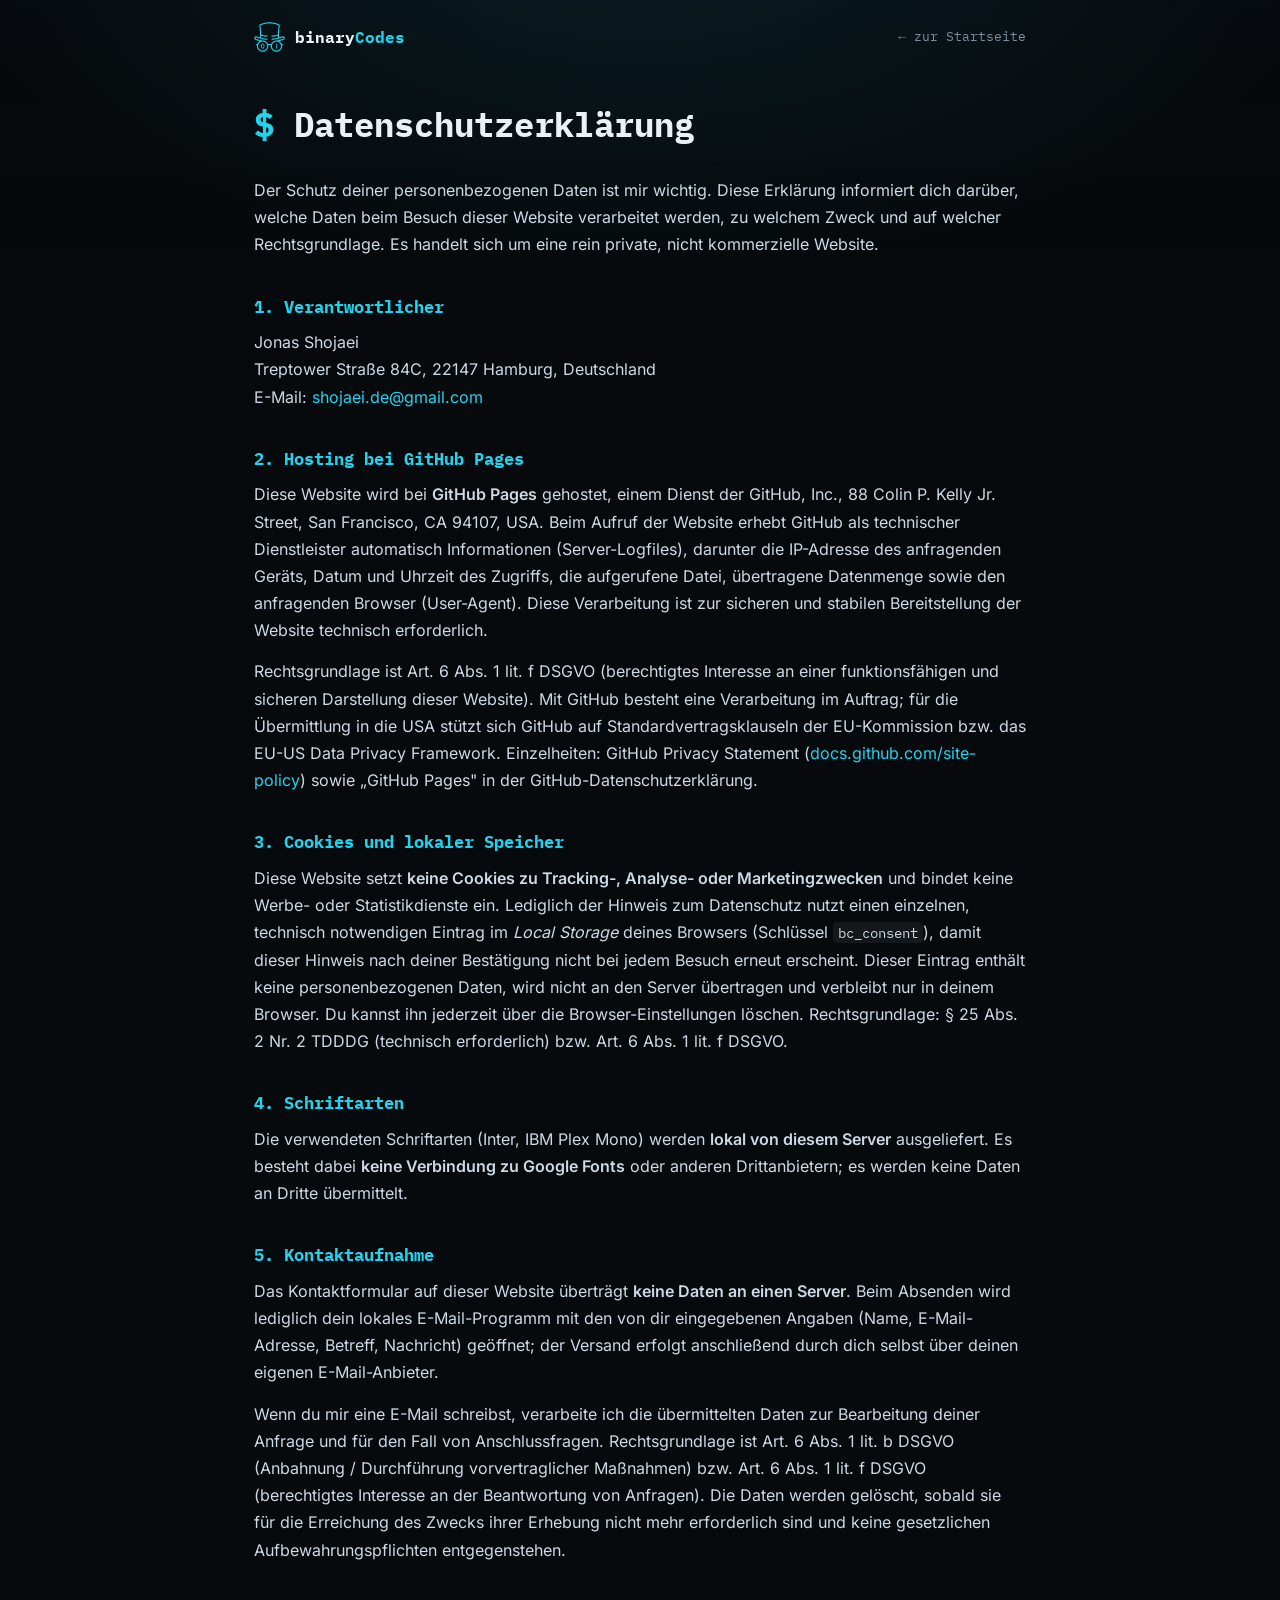
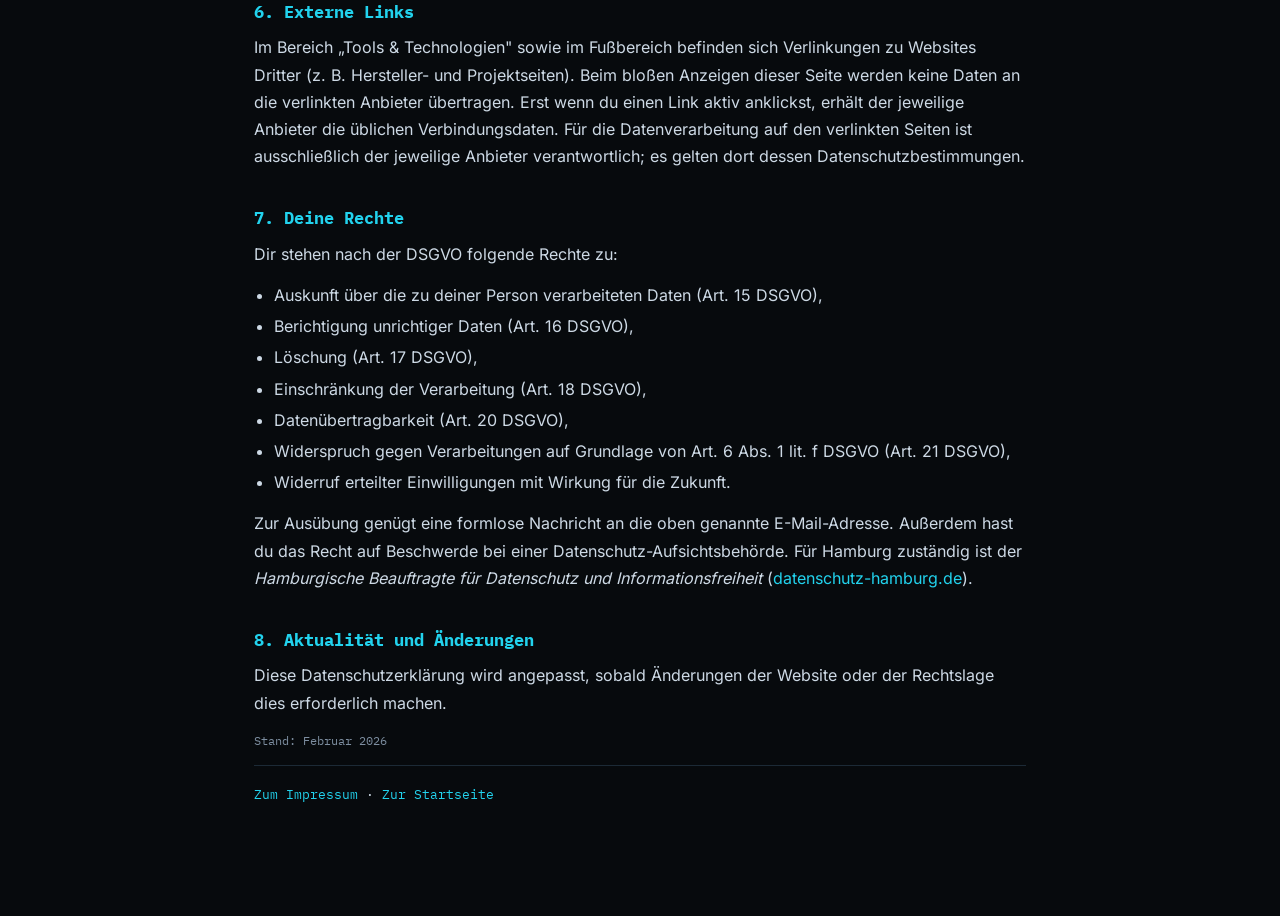
==== datenschutz.html @ eed700b6 "Umbenennung binaryCodes, EN/DE-Umschalter, Seiten-Zoom-Regler Marke: "binaryCode" -> "binaryCodes" (" ====
<!doctype html>
<html lang="de">
<head>
  <meta charset="utf-8" />
  <meta name="viewport" content="width=device-width, initial-scale=1" />
  <meta name="robots" content="index,follow" />
  <meta name="color-scheme" content="dark" />
  <title>Datenschutzerklärung · binaryCodes</title>
  <link rel="stylesheet" href="assets/fonts/fonts.css" />
  <link rel="stylesheet" href="assets/css/styles.css" />
  <link rel="icon" type="image/svg+xml" href="favicon.svg" />
  <link rel="apple-touch-icon" href="favicon.svg" />
</head>
<body>
  <canvas id="matrix" aria-hidden="true"></canvas>
  <div class="bg-overlay" aria-hidden="true"></div>

  <header class="legalhead">
    <a class="legalhead__brand" href="index.html">
      <img src="logo.svg" width="139" height="139" alt="" aria-hidden="true" />
      <span>binary<span class="accent">Codes</span></span>
    </a>
    <a class="legalhead__back" href="index.html">&larr; zur Startseite</a>
  </header>

  <main class="legal">
    <h1>Datenschutzerklärung</h1>

    <p>
      Der Schutz deiner personenbezogenen Daten ist mir wichtig. Diese Erklärung informiert dich darüber,
      welche Daten beim Besuch dieser Website verarbeitet werden, zu welchem Zweck und auf welcher
      Rechtsgrundlage. Es handelt sich um eine rein private, nicht kommerzielle Website.
    </p>

    <h2>1. Verantwortlicher</h2>
    <!-- ===== BEARBEITEN: Name und Anschrift ===== -->
    <p>
      Jonas Shojaei<br />
      Treptower Straße 84C, 22147 Hamburg, Deutschland<br />
      E-Mail: <a href="mailto:shojaei.de@gmail.com">shojaei.de@gmail.com</a>
    </p>

    <h2>2. Hosting bei GitHub Pages</h2>
    <p>
      Diese Website wird bei <strong>GitHub Pages</strong> gehostet, einem Dienst der GitHub, Inc.,
      88 Colin P. Kelly Jr. Street, San Francisco, CA 94107, USA. Beim Aufruf der Website erhebt GitHub
      als technischer Dienstleister automatisch Informationen (Server-Logfiles), darunter die
      IP-Adresse des anfragenden Geräts, Datum und Uhrzeit des Zugriffs, die aufgerufene Datei,
      übertragene Datenmenge sowie den anfragenden Browser (User-Agent). Diese Verarbeitung ist zur
      sicheren und stabilen Bereitstellung der Website technisch erforderlich.
    </p>
    <p>
      Rechtsgrundlage ist Art. 6 Abs. 1 lit. f DSGVO (berechtigtes Interesse an einer funktionsfähigen und
      sicheren Darstellung dieser Website). Mit GitHub besteht eine Verarbeitung im Auftrag; für die
      Übermittlung in die USA stützt sich GitHub auf Standardvertragsklauseln der EU-Kommission bzw. das
      EU-US Data Privacy Framework. Einzelheiten: GitHub Privacy Statement
      (<a href="https://docs.github.com/site-policy/privacy-policies/github-general-privacy-statement" target="_blank" rel="noopener">docs.github.com/site-policy</a>)
      sowie „GitHub Pages" in der GitHub-Datenschutzerklärung.
    </p>

    <h2>3. Cookies und lokaler Speicher</h2>
    <p>
      Diese Website setzt <strong>keine Cookies zu Tracking-, Analyse- oder Marketingzwecken</strong> und
      bindet keine Werbe- oder Statistikdienste ein. Lediglich der Hinweis zum Datenschutz nutzt einen
      einzelnen, technisch notwendigen Eintrag im <em>Local Storage</em> deines Browsers
      (Schlüssel <code>bc_consent</code>), damit dieser Hinweis nach deiner Bestätigung nicht bei jedem
      Besuch erneut erscheint. Dieser Eintrag enthält keine personenbezogenen Daten, wird nicht an den
      Server übertragen und verbleibt nur in deinem Browser. Du kannst ihn jederzeit über die
      Browser-Einstellungen löschen. Rechtsgrundlage: § 25 Abs. 2 Nr. 2 TDDDG (technisch erforderlich)
      bzw. Art. 6 Abs. 1 lit. f DSGVO.
    </p>

    <h2>4. Schriftarten</h2>
    <p>
      Die verwendeten Schriftarten (Inter, IBM Plex Mono) werden <strong>lokal von diesem Server</strong>
      ausgeliefert. Es besteht dabei <strong>keine Verbindung zu Google Fonts</strong> oder anderen
      Drittanbietern; es werden keine Daten an Dritte übermittelt.
    </p>

    <h2>5. Kontaktaufnahme</h2>
    <p>
      Das Kontaktformular auf dieser Website überträgt <strong>keine Daten an einen Server</strong>. Beim
      Absenden wird lediglich dein lokales E-Mail-Programm mit den von dir eingegebenen Angaben
      (Name, E-Mail-Adresse, Betreff, Nachricht) geöffnet; der Versand erfolgt anschließend durch dich
      selbst über deinen eigenen E-Mail-Anbieter.
    </p>
    <p>
      Wenn du mir eine E-Mail schreibst, verarbeite ich die übermittelten Daten zur Bearbeitung deiner
      Anfrage und für den Fall von Anschlussfragen. Rechtsgrundlage ist Art. 6 Abs. 1 lit. b DSGVO
      (Anbahnung / Durchführung vorvertraglicher Maßnahmen) bzw. Art. 6 Abs. 1 lit. f DSGVO (berechtigtes
      Interesse an der Beantwortung von Anfragen). Die Daten werden gelöscht, sobald sie für die Erreichung
      des Zwecks ihrer Erhebung nicht mehr erforderlich sind und keine gesetzlichen Aufbewahrungspflichten
      entgegenstehen.
    </p>

    <h2>6. Externe Links</h2>
    <p>
      Im Bereich „Tools &amp; Technologien" sowie im Fußbereich befinden sich Verlinkungen zu Websites
      Dritter (z.&nbsp;B. Hersteller- und Projektseiten). Beim bloßen Anzeigen dieser Seite werden keine
      Daten an die verlinkten Anbieter übertragen. Erst wenn du einen Link aktiv anklickst, erhält der
      jeweilige Anbieter die üblichen Verbindungsdaten. Für die Datenverarbeitung auf den verlinkten
      Seiten ist ausschließlich der jeweilige Anbieter verantwortlich; es gelten dort dessen
      Datenschutzbestimmungen.
    </p>

    <h2>7. Deine Rechte</h2>
    <p>Dir stehen nach der DSGVO folgende Rechte zu:</p>
    <ul>
      <li>Auskunft über die zu deiner Person verarbeiteten Daten (Art. 15 DSGVO),</li>
      <li>Berichtigung unrichtiger Daten (Art. 16 DSGVO),</li>
      <li>Löschung (Art. 17 DSGVO),</li>
      <li>Einschränkung der Verarbeitung (Art. 18 DSGVO),</li>
      <li>Datenübertragbarkeit (Art. 20 DSGVO),</li>
      <li>Widerspruch gegen Verarbeitungen auf Grundlage von Art. 6 Abs. 1 lit. f DSGVO (Art. 21 DSGVO),</li>
      <li>Widerruf erteilter Einwilligungen mit Wirkung für die Zukunft.</li>
    </ul>
    <p>
      Zur Ausübung genügt eine formlose Nachricht an die oben genannte E-Mail-Adresse. Außerdem hast du
      das Recht auf Beschwerde bei einer Datenschutz-Aufsichtsbehörde. Für Hamburg zuständig ist der
      <em>Hamburgische Beauftragte für Datenschutz und Informationsfreiheit</em>
      (<a href="https://datenschutz-hamburg.de" target="_blank" rel="noopener">datenschutz-hamburg.de</a>).
    </p>

    <h2>8. Aktualität und Änderungen</h2>
    <p>
      Diese Datenschutzerklärung wird angepasst, sobald Änderungen der Website oder der Rechtslage dies
      erforderlich machen.
    </p>

    <p class="legal__meta">Stand: Februar 2026</p>

    <p class="legal__nav"><a href="impressum.html">Zum Impressum</a> &middot; <a href="index.html">Zur Startseite</a></p>
  </main>

  <script src="assets/js/main.js" defer></script>
</body>
</html>
---- assets/fonts/fonts.css ----
/* Selbst gehostete Schriften – keine Verbindung zu Google, kein IP-Transfer */
@font-face {
  font-family: 'Inter';
  font-style: normal;
  font-weight: 400 600;
  font-display: swap;
  src: url('inter-latin.woff2') format('woff2');
  unicode-range: U+0000-00FF, U+0131, U+0152-0153, U+02BB-02BC, U+02C6, U+02DA, U+02DC, U+0304, U+0308, U+0329, U+2000-206F, U+20AC, U+2122, U+2191, U+2193, U+2212, U+2215, U+FEFF, U+FFFD;
}

/* Monospace: IBM Plex Mono – klare Null ohne Punkt/Schrägstrich */
@font-face {
  font-family: 'IBM Plex Mono';
  font-style: normal;
  font-weight: 400;
  font-display: swap;
  src: url('ibmplexmono-latin-400.woff2') format('woff2');
  unicode-range: U+0000-00FF, U+0131, U+0152-0153, U+02BB-02BC, U+02C6, U+02DA, U+02DC, U+0304, U+0308, U+0329, U+2000-206F, U+20AC, U+2122, U+2191, U+2193, U+2212, U+2215, U+FEFF, U+FFFD;
}
@font-face {
  font-family: 'IBM Plex Mono';
  font-style: normal;
  font-weight: 500;
  font-display: swap;
  src: url('ibmplexmono-latin-500.woff2') format('woff2');
  unicode-range: U+0000-00FF, U+0131, U+0152-0153, U+02BB-02BC, U+02C6, U+02DA, U+02DC, U+0304, U+0308, U+0329, U+2000-206F, U+20AC, U+2122, U+2191, U+2193, U+2212, U+2215, U+FEFF, U+FFFD;
}
@font-face {
  font-family: 'IBM Plex Mono';
  font-style: normal;
  font-weight: 700;
  font-display: swap;
  src: url('ibmplexmono-latin-700.woff2') format('woff2');
  unicode-range: U+0000-00FF, U+0131, U+0152-0153, U+02BB-02BC, U+02C6, U+02DA, U+02DC, U+0304, U+0308, U+0329, U+2000-206F, U+20AC, U+2122, U+2191, U+2193, U+2212, U+2215, U+FEFF, U+FFFD;
}
---- assets/css/styles.css ----
/* =============================================================
   IT-Dark-Theme  ·  Akzent: Cyan / Neon-Blau
   Farben zentral als CSS-Variablen -> hier anpassen
   ============================================================= */
:root {
  --bg:        #070a0d;
  --bg-2:      #0b1016;
  --panel:     #0e151d;
  --panel-2:   #111b24;
  --border:    #1c2a36;
  --text:      #cdd9e5;
  --muted:     #7d8ea0;
  --accent:    #22d3ee;
  --accent-2:  #38bdf8;
  --ok:        #3ddc97;
  --font-mono: "IBM Plex Mono", ui-monospace, "Cascadia Code", Consolas, monospace;
  --font-sans: "Inter", system-ui, -apple-system, "Segoe UI", Roboto, sans-serif;
  --maxw: 960px;
}

* { box-sizing: border-box; }

html { scroll-behavior: smooth; }

body {
  margin: 0;
  background: var(--bg);
  color: var(--text);
  font-family: var(--font-sans);
  line-height: 1.65;
  overflow-x: hidden;
}

a { color: var(--accent); text-decoration: none; }
a:hover { text-decoration: underline; }

.accent { color: var(--accent); }
.ok { color: var(--ok); }

/* ---------- Hintergrund: Binär-Regen + Overlay ---------- */
#matrix {
  position: fixed;
  inset: 0;
  width: 100%;
  height: 100%;
  z-index: 0;
  opacity: 0.28;
  pointer-events: none;
}
.bg-overlay {
  position: fixed;
  inset: 0;
  z-index: 1;
  pointer-events: none;
  background:
    radial-gradient(1200px 600px at 50% -10%, rgba(34, 211, 238, 0.10), transparent 60%),
    linear-gradient(180deg, rgba(7, 10, 13, 0.55) 0%, rgba(7, 10, 13, 0.82) 45%, rgba(7, 10, 13, 0.92) 100%);
}

/* ---------- Scroll-Fortschritt ---------- */
.scroll-progress {
  position: fixed;
  top: 0; left: 0; right: 0;
  height: 3px;
  z-index: 60;
  background: rgba(255, 255, 255, 0.04);
}
.scroll-progress__bar {
  height: 100%;
  width: 0%;
  background: linear-gradient(90deg, var(--accent), var(--accent-2));
  box-shadow: 0 0 10px var(--accent);
}
.scroll-progress__readout {
  position: fixed;
  top: 10px; right: 12px;
  font-family: var(--font-mono);
  font-size: 11px;
  color: var(--muted);
  z-index: 60;
}
@media (max-width: 720px) {
  .scroll-progress__readout { display: none; } /* kollidiert sonst mit dem Menü-Knopf */
}

/* ---------- Navigation · Liquid Glass ---------- */
.nav {
  position: fixed;
  top: 0; left: 0; right: 0;
  z-index: 50;
  display: flex;
  align-items: center;
  justify-content: space-between;
  gap: 16px;
  padding: 8px clamp(12px, 4vw, 40px);
  background: linear-gradient(180deg, rgba(24, 30, 39, 0.72), rgba(14, 18, 25, 0.58));
  backdrop-filter: blur(20px) saturate(180%);
  -webkit-backdrop-filter: blur(20px) saturate(180%);
  border-bottom: 1px solid rgba(255, 255, 255, 0.10);
  box-shadow:
    inset 0 1px 0 rgba(255, 255, 255, 0.14),
    inset 0 -1px 0 rgba(0, 0, 0, 0.4),
    0 10px 34px -8px rgba(0, 0, 0, 0.5);
  overflow: hidden;
}
/* wandernder Glanz (liquid) */
.nav::before {
  content: "";
  position: absolute;
  inset: -40% -10%;
  background: radial-gradient(40% 60% at 30% 20%, rgba(34, 211, 238, 0.14), transparent 70%);
  pointer-events: none;
  animation: navSheen 14s ease-in-out infinite alternate;
}
@keyframes navSheen {
  from { transform: translate3d(-8%, -4%, 0) rotate(0deg); }
  to   { transform: translate3d(12%, 6%, 0) rotate(8deg); }
}

/* Marke · Logo + Schriftzug ohne Hintergrund-Kasten */
.nav__brand {
  position: relative;
  display: inline-flex;
  align-items: center;
  padding: 4px 2px;
  font-family: var(--font-mono);
  font-weight: 700;
  color: #eef4f9;
  white-space: nowrap;
}
.nav__brand:hover { text-decoration: none; }

/* sichtbarer Zustand (Logo + Schriftzug)
   6-Sekunden-Takt: jedes Zeichen + das Logo drehen sich im Platz,
   klappen zur Binärziffer um, halten kurz, drehen zurück. */
.brand__solid {
  display: flex;
  align-items: center;
  gap: 10px;
  perspective: 720px;
}
.nav__logo {
  height: 54px;                 /* rund doppelt so groß */
  width: auto;                  /* Seitenverhältnis erhalten */
  flex-shrink: 0;
  display: block;
}
.nav__brand-text {
  display: inline-flex;
  gap: 0.5px;
  font-size: 17px;
  letter-spacing: 0.5px;
}
.nav__prompt { color: var(--accent); }

/* Zeichen-/Logo-Flip */
.ch {
  position: relative;
  display: inline-block;
  transform-style: preserve-3d;
  will-change: transform;
  animation: brandFlip 6s cubic-bezier(.55, 0, .45, 1) infinite;
  animation-delay: calc(var(--i, 0) * 0.04s);
}
.ch--accent .ch__face { color: var(--accent); }
.ch__face,
.ch__bit {
  display: inline-block;
  -webkit-backface-visibility: hidden;
          backface-visibility: hidden;
}
.ch__bit {
  position: absolute;
  left: 0; right: 0; top: 0;
  text-align: center;
  transform: rotateY(180deg);
  color: var(--accent);
}
.ch--logo { margin-right: 2px; }
.ch--logo .ch__bit {
  top: 50%;
  transform: translateY(-50%) rotateY(180deg);
  font-family: var(--font-mono);
  font-weight: 500;
  font-size: 19px;
  letter-spacing: 1px;
  line-height: 1;
}
@keyframes brandFlip {
  0%, 46%   { transform: rotateY(0deg); }
  56%       { transform: rotateY(360deg); }   /* Drehung im Platz */
  64%, 80%  { transform: rotateY(540deg); }   /* -> Binärziffer */
  90%, 100% { transform: rotateY(720deg); }   /* zurück zum Zeichen */
}

/* Navi-Tasten · quadratisch mit runden Ecken, 10px Abstand, Glas */
.nav__end {
  display: flex;
  align-items: center;
  flex-wrap: wrap;
  justify-content: flex-end;
  gap: 8px 10px;
  min-width: 0;
}
.nav__links {
  position: relative;
  display: flex;
  align-items: center;
  justify-content: flex-end;
  flex-wrap: wrap;
  gap: 10px;
}
/* Gemeinsamer Glas-Knopf (Menü + Social) */
.nav__ico,
.soc {
  --sz: 42px;
  position: relative;
  width: var(--sz);
  height: var(--sz);
  display: grid;
  place-items: center;
  border-radius: 13px;
  color: #cdd6e0;
  background: linear-gradient(160deg, rgba(255, 255, 255, 0.13), rgba(255, 255, 255, 0.04));
  border: 1px solid rgba(255, 255, 255, 0.12);
  box-shadow:
    inset 0 1px 0 rgba(255, 255, 255, 0.22),
    inset 0 -6px 12px rgba(0, 0, 0, 0.22),
    0 4px 12px rgba(0, 0, 0, 0.3);
  backdrop-filter: blur(6px);
  -webkit-backdrop-filter: blur(6px);
  transition: transform .12s ease, box-shadow .18s ease, background .18s ease, color .16s ease, border-color .18s ease;
}
.nav__ico::after,
.soc::after {                    /* Glanzlicht oben */
  content: "";
  position: absolute;
  inset: 1px 1px 45%;
  border-radius: 12px 12px 8px 8px;
  background: linear-gradient(180deg, rgba(255, 255, 255, 0.28), transparent);
  pointer-events: none;
}
.nav__ico svg,
.soc svg {
  position: relative;
  width: 19px;
  height: 19px;
}
.nav__ico:hover,
.soc:hover {
  color: #ffffff;
  text-decoration: none;
  transform: translateY(-1px);
  background: linear-gradient(160deg, rgba(255, 255, 255, 0.2), rgba(255, 255, 255, 0.07));
  border-color: rgba(255, 255, 255, 0.2);
  box-shadow:
    inset 0 1px 0 rgba(255, 255, 255, 0.3),
    0 8px 20px rgba(0, 0, 0, 0.35);
}
.nav__ico:active,
.soc:active {
  transform: translateY(1px);
  box-shadow: inset 0 2px 8px rgba(0, 0, 0, 0.45);
}
.nav__ico.is-active {
  color: var(--accent);
  background: linear-gradient(160deg, rgba(34, 211, 238, 0.22), rgba(34, 211, 238, 0.06));
  border-color: rgba(34, 211, 238, 0.55);
  box-shadow:
    inset 0 1px 0 rgba(255, 255, 255, 0.25),
    inset 0 0 14px rgba(34, 211, 238, 0.28),
    0 0 16px rgba(34, 211, 238, 0.22);
}

/* ---------- Sprachumschalter DE / EN (Toggle mit Kreis) ---------- */
.langtog {
  --h: 30px;
  position: relative;
  flex: 0 0 58px;
  width: 58px;
  min-width: 58px;
  height: var(--h);
  margin-left: 2px;
  padding: 0;
  -webkit-appearance: none;
          appearance: none;
  border-radius: 999px;
  border: 1px solid rgba(255, 255, 255, 0.14);
  background: linear-gradient(160deg, rgba(255, 255, 255, 0.10), rgba(255, 255, 255, 0.03));
  box-shadow:
    inset 0 1px 0 rgba(255, 255, 255, 0.18),
    inset 0 -5px 10px rgba(0, 0, 0, 0.22),
    0 4px 12px rgba(0, 0, 0, 0.3);
  backdrop-filter: blur(6px);
  -webkit-backdrop-filter: blur(6px);
  cursor: pointer;
  font-family: var(--font-mono);
  -webkit-tap-highlight-color: transparent;
  transition: border-color .18s ease, box-shadow .18s ease;
}
.langtog:hover { border-color: rgba(34, 211, 238, 0.4); }
.langtog__opt {
  position: absolute;
  top: 0;
  width: 50%;
  height: 100%;
  display: grid;
  place-items: center;
  font-size: 10px;
  font-weight: 700;
  letter-spacing: 0.5px;
  color: var(--muted);
  transition: color .18s ease, opacity .18s ease;
  pointer-events: none;
}
.langtog__opt--de { left: 0; }
.langtog__opt--en { right: 0; }
.langtog__knob {
  position: absolute;
  top: 2px;
  left: 2px;
  width: calc(var(--h) - 4px);
  height: calc(var(--h) - 4px);
  display: grid;
  place-items: center;
  border-radius: 50%;
  background: linear-gradient(160deg, rgba(34, 211, 238, 0.95), rgba(34, 211, 238, 0.7));
  color: #06222b;
  font-size: 10px;
  font-weight: 700;
  letter-spacing: 0.3px;
  box-shadow:
    0 2px 6px rgba(0, 0, 0, 0.35),
    inset 0 1px 0 rgba(255, 255, 255, 0.5),
    0 0 12px rgba(34, 211, 238, 0.4);
  transition: transform .2s cubic-bezier(.4, 0, .2, 1);
}
.langtog[aria-checked="true"] .langtog__knob { transform: translateX(28px); }
.langtog[aria-checked="false"] .langtog__opt--de { color: transparent; }
.langtog[aria-checked="true"]  .langtog__opt--en { color: transparent; }
.langtog:focus-visible { outline: 2px solid var(--accent); outline-offset: 2px; }

/* ---------- Zoom-Regler neben dem Terminal ---------- */
.term-wrap {
  position: relative;
  max-width: 640px;
  margin: 0 auto;
}
.term-wrap .terminal { width: 100%; max-width: none; }
.zoomctl {
  position: absolute;
  left: 100%;
  top: 0;
  bottom: 0;
  margin-left: 14px;
  display: flex;
  flex-direction: column;
  align-items: center;
  gap: 9px;
  padding: 12px 9px;
  border-left: 1px solid rgba(255, 255, 255, 0.12);   /* die vertikale Linie */
  border-radius: 12px;
  background: linear-gradient(160deg, rgba(255, 255, 255, 0.05), rgba(255, 255, 255, 0.02));
  box-shadow: inset 0 1px 0 rgba(255, 255, 255, 0.1);
  backdrop-filter: blur(4px);
  -webkit-backdrop-filter: blur(4px);
}
.zoomctl__ico {
  width: 20px;
  height: 20px;
  color: var(--accent);
  flex-shrink: 0;
}
.zoomctl__ico svg { width: 100%; height: 100%; }
.zoomctl__btn {
  width: 30px;
  height: 30px;
  flex-shrink: 0;
  display: grid;
  place-items: center;
  border-radius: 9px;
  border: 1px solid rgba(255, 255, 255, 0.14);
  background: linear-gradient(160deg, rgba(255, 255, 255, 0.12), rgba(255, 255, 255, 0.04));
  color: #dbe6f0;
  font: 700 16px/1 var(--font-mono);
  cursor: pointer;
  transition: transform .1s ease, background .16s ease, color .16s ease, border-color .16s ease;
}
.zoomctl__btn:hover { color: var(--accent); border-color: rgba(34, 211, 238, 0.5); }
.zoomctl__btn:active { transform: translateY(1px); }
.zoomctl__btn:disabled { opacity: 0.35; cursor: not-allowed; }
.zoomctl__gauge {
  flex: 1 1 auto;
  width: 8px;
  min-height: 54px;
  border-radius: 6px;
  background: rgba(255, 255, 255, 0.07);
  position: relative;
  overflow: hidden;
}
.zoomctl__gauge i {
  position: absolute;
  inset: auto 0 0 0;
  height: var(--zg, 40%);
  background: linear-gradient(0deg, var(--accent), rgba(34, 211, 238, 0.5));
  transition: height .18s ease, width .18s ease;
}
.zoomctl__val {
  font: 500 10px var(--font-mono);
  color: var(--muted);
  flex-shrink: 0;
}
/* Ab ~880px kein Platz mehr rechts -> Regler unter das Terminal */
@media (max-width: 880px) {
  .zoomctl {
    position: static;
    margin: 12px 0 0;
    flex-direction: row;
    border-left: 0;
    border-top: 1px solid rgba(255, 255, 255, 0.12);
    border-radius: 0 0 12px 12px;
    justify-content: center;
  }
  .zoomctl__gauge { width: 54px; min-height: 0; height: 8px; flex: 0 1 120px; }
  .zoomctl__gauge i { inset: 0 auto 0 0; width: var(--zg, 40%); height: auto; }
}

/* ---------- Layout ---------- */
.container {
  position: relative;
  z-index: 2;
  max-width: var(--maxw);
  margin: 0 auto;
  padding: 0 clamp(16px, 4vw, 24px);
}
.section {
  position: relative;
  z-index: 2;
  padding: clamp(64px, 12vh, 120px) 0;
  scroll-margin-top: 100px;
}
/* dezente Trennlinie wie im Footer – weich, mittig ein Hauch Cyan */
.section::after {
  content: "";
  position: absolute;
  left: 0; right: 0; bottom: 0;
  height: 1px;
  background: linear-gradient(90deg,
    transparent,
    rgba(255, 255, 255, 0.05) 12%,
    rgba(34, 211, 238, 0.4) 50%,
    rgba(255, 255, 255, 0.05) 88%,
    transparent);
  pointer-events: none;
}
.section__title {
  font-family: var(--font-mono);
  font-size: clamp(1.25rem, 3.5vw, 1.9rem);
  font-weight: 700;
  margin: 0 0 8px;
  color: var(--text);
}
.section__title::before { content: "$ "; color: var(--accent); }
.section__index {
  display: inline-block;
  font-size: 0.7em;
  color: var(--accent);
  border: 1px solid var(--border);
  border-radius: 4px;
  padding: 1px 6px;
  margin-right: 8px;
  vertical-align: middle;
}
.section__lead { color: var(--muted); margin-top: 0; }

/* ---------- Hero ---------- */
.hero {
  min-height: 100vh;
  display: flex;
  flex-direction: column;
  justify-content: center;
  padding-top: 104px;
  overflow: hidden;
}
/* Kopf: kleines Porträt vor dem Namen */
.hero__head {
  display: flex;
  align-items: center;
  gap: clamp(14px, 3vw, 26px);
  margin-bottom: 6px;
}
.hero__avatar {
  width: clamp(64px, 12vw, 104px);
  height: clamp(64px, 12vw, 104px);
  flex-shrink: 0;
  display: grid;
  place-items: center;
  border-radius: 50%;
  border: 1px solid var(--border);
  background: var(--bg-2);
  box-shadow:
    0 0 0 3px rgba(34, 211, 238, 0.14),
    0 0 26px rgba(34, 211, 238, 0.16);
}
.hero__avatar img {
  width: 82%;                    /* Foto etwas kleiner im Kreis */
  height: 82%;
  object-fit: cover;
  object-position: 50% 12%;
  border-radius: 50%;
  filter: grayscale(0.12) contrast(1.03);
}
.binary-strip {
  position: absolute;
  inset: 0;
  z-index: 1;
  overflow: hidden;
  opacity: 0.06;
  font-family: var(--font-mono);
  font-size: 13px;
  line-height: 1.5;
  color: var(--accent);
  word-break: break-all;
  user-select: none;
  pointer-events: none;
}
.hero__hi {
  font-family: var(--font-mono);
  color: var(--accent);
  letter-spacing: 1px;
  margin: 0 0 10px;
  font-size: 0.85rem;
}
.hero__name {
  font-family: var(--font-mono);
  font-size: clamp(2.2rem, 8vw, 4.2rem);
  line-height: 1.05;
  margin: 0 0 10px;
  color: #eaf2f8;
  text-shadow: 0 0 30px rgba(34, 211, 238, 0.25);
}
.hero__role {
  font-family: var(--font-mono);
  font-weight: 500;
  font-size: clamp(0.82rem, 3.2vw, 1.5rem);
  margin: 0 0 28px;
  color: var(--muted);
  overflow-wrap: anywhere;
}
.hero__cta {
  display: flex;
  flex-wrap: wrap;
  gap: 12px;
  margin-top: 26px;
}

/* ---------- Tool-Dock (Hero, Endlos-Lauf rechts -> links) ---------- */
.dock {
  margin-top: 24px;
  max-width: 620px;
  padding: 18px 0;                 /* Luft nach oben/unten, damit Hover-Icons nicht abgeschnitten werden */
  overflow: hidden;
  -webkit-mask: linear-gradient(90deg, transparent, #000 7%, #000 93%, transparent);
          mask: linear-gradient(90deg, transparent, #000 7%, #000 93%, transparent);
}
.dock:not(.dock--ready) { overflow-x: auto; }
.dock__track {
  display: flex;
  align-items: center;
  gap: clamp(22px, 4vw, 40px);
  width: max-content;
}
.dock--ready .dock__track { animation: dockScroll 30s linear infinite; }
/* Hover: Mausposition steuert Richtung/Tempo (JS) – Cursor als Hinweis */
.dock--ready { cursor: ew-resize; }
@keyframes dockScroll { to { transform: translateX(-50%); } }
.dock__item {
  flex: 0 0 auto;
  width: 30px;
  height: 30px;
  display: grid;
  place-items: center;
  cursor: pointer;
  opacity: 0.6;
  filter: grayscale(0.25);
  transition: opacity .25s ease, transform .25s ease, filter .25s ease;
}
.dock__item:hover {
  opacity: 1;
  filter: none;
  transform: translateY(-3px) scale(1.14);
  text-decoration: none;
}
.dock__item svg { width: 100%; height: 100%; display: block; }

/* Sprung-Tasten zu den Rechnern (unter dem Dock, rechtsbündig) */
.hero__jump {
  display: flex;
  flex-wrap: wrap;
  justify-content: flex-end;
  gap: 10px;
  margin-top: 6px;
}
.jumpbtn {
  display: inline-flex;
  align-items: center;
  gap: 8px;
  padding: 8px 14px 8px 8px;
  border-radius: 11px;                 /* eckig mit runden Ecken */
  font-family: var(--font-mono);
  font-size: 12.5px;
  color: #cdd6e0;
  background: linear-gradient(160deg, rgba(255, 255, 255, 0.10), rgba(255, 255, 255, 0.03));
  border: 1px solid rgba(255, 255, 255, 0.055);   /* sehr dünn / dezent */
  box-shadow: inset 0 1px 0 rgba(255, 255, 255, 0.16), 0 4px 12px rgba(0, 0, 0, 0.25);
  backdrop-filter: blur(6px);
  -webkit-backdrop-filter: blur(6px);
  transition: transform .15s ease, color .15s ease, border-color .15s ease, box-shadow .15s ease;
}
.jumpbtn:hover {
  text-decoration: none;
  color: #fff;
  transform: translateY(-2px);
  border-color: rgba(34, 211, 238, 0.3);
  box-shadow: inset 0 1px 0 rgba(255, 255, 255, 0.24), 0 8px 20px rgba(0, 0, 0, 0.35), 0 0 14px rgba(34, 211, 238, 0.18);
}
.jumpbtn__ico {
  display: grid;
  place-items: center;
  width: 24px;
  height: 24px;
  border-radius: 7px;                  /* passend zur Tastenform */
  font-size: 10px;
  font-weight: 700;
  letter-spacing: 0.5px;
  color: var(--accent);
  background: rgba(34, 211, 238, 0.12);
  border: 1px solid rgba(34, 211, 238, 0.18);
}

/* ---------- Buttons ---------- */
.btn {
  display: inline-block;
  font-family: var(--font-mono);
  font-size: 14px;
  padding: 11px 20px;
  border: 1px solid var(--border);
  border-radius: 6px;
  color: var(--text);
  background: var(--panel);
  transition: border-color .15s, box-shadow .15s, transform .05s;
}
.btn:hover { border-color: var(--accent); box-shadow: 0 0 16px rgba(34, 211, 238, 0.18); text-decoration: none; }
.btn:active { transform: translateY(1px); }
.btn--primary { border-color: var(--accent); color: var(--accent); }

/* ---------- Terminalfenster ---------- */
.terminal {
  border: 1px solid var(--border);
  border-radius: 10px;
  background: linear-gradient(180deg, var(--panel-2), var(--panel));
  box-shadow: 0 24px 60px -20px rgba(0, 0, 0, 0.7), 0 0 0 1px rgba(34, 211, 238, 0.04) inset;
  overflow: hidden;
  max-width: 640px;
}
.terminal__bar {
  display: flex;
  align-items: center;
  gap: 7px;
  padding: 9px 12px;
  background: rgba(255, 255, 255, 0.03);
  border-bottom: 1px solid var(--border);
}
.terminal__bar .dot {
  width: 11px; height: 11px; border-radius: 50%;
  background: #2a3a48;
}
.terminal__bar .dot:nth-child(1) { background: #ff5f56; }
.terminal__bar .dot:nth-child(2) { background: #ffbd2e; }
.terminal__bar .dot:nth-child(3) { background: #27c93f; }
.terminal__title {
  margin-left: 8px;
  font-family: var(--font-mono);
  font-size: 12px;
  color: var(--muted);
}
.terminal__body {
  margin: 0;
  padding: 16px 18px;
  font-family: var(--font-mono);
  font-size: 13.5px;
  line-height: 1.9;
  overflow-x: auto;
  white-space: pre;
}
.terminal__body .prompt { color: var(--accent); }
.terminal__body .cmd { color: #eaf2f8; }
.terminal__body .out { color: var(--muted); }
.terminal__body .out[data-reveal] { opacity: 0; }
.terminal__body .out.show { opacity: 1; transition: opacity .25s; }
.cursor {
  color: var(--accent);
  animation: blink 1s steps(1) infinite;
}
@keyframes blink { 50% { opacity: 0; } }

/* ---------- Panels / About ---------- */
.panel {
  background: var(--panel);
  border: 1px solid var(--border);
  border-left: 3px solid var(--accent);
  border-radius: 8px;
  padding: 22px 24px;
  margin-top: 18px;
}
.panel p:first-child { margin-top: 0; }
.panel p:last-child { margin-bottom: 0; }
.chips {
  list-style: none;
  display: flex;
  flex-wrap: wrap;
  gap: 8px;
  padding: 0;
  margin: 18px 0 0;
}
.chips li {
  font-family: var(--font-mono);
  font-size: 12px;
  color: var(--accent);
  border: 1px solid var(--border);
  border-radius: 999px;
  padding: 4px 12px;
  background: rgba(34, 211, 238, 0.04);
}

/* ---------- Zahlensystem-Umrechner (About) ---------- */
.conv {
  margin-top: 18px;
  scroll-margin-top: 100px;
  background: var(--panel);
  border: 1px solid var(--border);
  border-radius: 8px;
  padding: 16px 18px;
  font-family: var(--font-mono);
}
.conv__prompt {
  display: block;
  font-size: 12px;
  color: var(--accent);
  margin-bottom: 12px;
}
.conv__row {
  display: grid;
  grid-template-columns: 1fr;
  gap: 12px;
}
@media (min-width: 620px) {
  .conv__row { grid-template-columns: repeat(3, 1fr); }
}
.conv__field { display: block; }
.conv__tag {
  display: block;
  font-size: 11px;
  letter-spacing: 1.5px;
  color: var(--muted);
  margin-bottom: 5px;
}
.conv__tag small { font-size: 9px; letter-spacing: 0; opacity: 0.7; }
.conv input {
  width: 100%;
  font: inherit;
  font-size: 14px;
  color: var(--text);
  background: #0a0f14;
  border: 1px solid var(--border);
  border-radius: 6px;
  padding: 9px 11px;
  box-shadow: inset 0 2px 5px rgba(0, 0, 0, 0.5);
  transition: border-color .15s, box-shadow .15s;
}
.conv input::placeholder { color: #56606c; }
.conv input:focus {
  outline: none;
  border-color: var(--accent);
  box-shadow: inset 0 2px 5px rgba(0, 0, 0, 0.5), 0 0 0 3px rgba(34, 211, 238, 0.16);
}
.conv input.is-bad { border-color: #ff6b6b; box-shadow: inset 0 2px 5px rgba(0, 0, 0, 0.5), 0 0 0 3px rgba(255, 107, 107, 0.15); }
.conv__hint { margin: 12px 0 0; font-size: 12px; color: var(--muted); }
.conv__hint.is-bad { color: #ff8a8a; }

/* ---------- IPv4-Subnetzrechner (Profil) ---------- */
.ipc {
  margin-top: 18px;
  scroll-margin-top: 100px;
  background: var(--panel);
  border: 1px solid var(--border);
  border-radius: 8px;
  padding: 16px 18px;
  font-family: var(--font-mono);
}
.ipc__prompt {
  display: block;
  font-size: 12px;
  color: var(--accent);
  margin-bottom: 12px;
}
.ipc__row {
  display: grid;
  grid-template-columns: 1fr;
  gap: 12px;
}
@media (min-width: 620px) {
  .ipc__row { grid-template-columns: 1.2fr 1fr; }
}
.ipc__field { display: block; }
.ipc__tag {
  display: block;
  font-size: 11px;
  letter-spacing: 1.2px;
  color: var(--muted);
  margin-bottom: 5px;
}
.ipc input {
  width: 100%;
  font: inherit;
  font-size: 14px;
  color: var(--text);
  background: #0a0f14;
  border: 1px solid var(--border);
  border-radius: 6px;
  padding: 9px 11px;
  box-shadow: inset 0 2px 5px rgba(0, 0, 0, 0.5);
  transition: border-color .15s, box-shadow .15s;
}
.ipc input::placeholder { color: #56606c; }
.ipc input:focus {
  outline: none;
  border-color: var(--accent);
  box-shadow: inset 0 2px 5px rgba(0, 0, 0, 0.5), 0 0 0 3px rgba(34, 211, 238, 0.16);
}
.ipc input.is-bad { border-color: #ff6b6b; box-shadow: inset 0 2px 5px rgba(0, 0, 0, 0.5), 0 0 0 3px rgba(255, 107, 107, 0.15); }
.ipc__out {
  margin: 14px 0 0;
  font-family: var(--font-mono);
  font-size: 12.5px;
  line-height: 1.75;
  color: var(--muted);
  white-space: pre;
  overflow-x: auto;
}
.ipc__out:empty { display: none; }
.ipc__out b { color: var(--text); font-weight: 400; }
.ipc__out .k { color: var(--accent); }
.ipc__hint { margin: 12px 0 0; font-size: 12px; color: var(--muted); }
.ipc__hint.is-bad { color: #ff8a8a; }

/* ---------- Skills ---------- */
.skills-grid {
  display: grid;
  grid-template-columns: repeat(auto-fit, minmax(250px, 1fr));
  gap: 16px;
  margin-top: 22px;
}
.skill-card {
  background: var(--panel);
  border: 1px solid var(--border);
  border-radius: 8px;
  padding: 18px 20px;
  transition: border-color .15s, transform .15s;
}
.skill-card:hover { border-color: var(--accent); transform: translateY(-3px); }
.skill-card h3 {
  font-family: var(--font-mono);
  font-size: 1rem;
  margin: 0 0 12px;
  color: var(--text);
}
.skill-card__bin {
  color: var(--accent);
  font-size: 0.8em;
  margin-right: 6px;
  opacity: 0.7;
}
.skill-card ul { margin: 0; padding-left: 18px; }
.skill-card li { color: var(--muted); margin: 4px 0; }
.skill-card li::marker { content: "› "; color: var(--accent); }

/* ---------- Timeline ---------- */
.tl-group { margin-top: 34px; }
.tl-group__title {
  font-family: var(--font-mono);
  font-size: 0.95rem;
  letter-spacing: 1.5px;
  text-transform: uppercase;
  color: var(--accent);
  margin: 0 0 6px;
}
.tl-group__title::before { content: "// "; opacity: 0.5; }

.tl {
  list-style: none;
  margin: 18px 0 0;
  padding: 0;
  position: relative;
}
.tl::before {
  content: "";
  position: absolute;
  left: 10px;
  top: 6px;
  bottom: 6px;
  width: 2px;
  background: linear-gradient(180deg, var(--accent), transparent);
}
.tl__item {
  position: relative;
  padding: 0 0 26px 40px;
}
.tl__node {
  position: absolute;
  left: 3px;
  top: 6px;
  width: 16px;
  height: 16px;
  border-radius: 50%;
  background: var(--bg);
  border: 2px solid var(--accent);
  box-shadow: 0 0 0 4px rgba(34, 211, 238, 0.12);
}
.tl__node::after {
  content: "";
  position: absolute;
  inset: 3px;
  border-radius: 50%;
  background: var(--accent);
  animation: pulse 2.4s ease-in-out infinite;
}
@keyframes pulse { 0%, 100% { opacity: .35; } 50% { opacity: 1; } }
.tl__card {
  background: var(--panel);
  border: 1px solid var(--border);
  border-radius: 8px;
  padding: 16px 20px;
  transition: border-color .15s;
}
.tl__card:hover { border-color: var(--accent); }
.tl__date {
  display: inline-block;
  font-family: var(--font-mono);
  font-size: 12px;
  color: var(--accent);
  border: 1px solid var(--border);
  border-radius: 4px;
  padding: 2px 8px;
  margin-bottom: 8px;
}
.tl__title { margin: 4px 0 2px; font-size: 1.1rem; color: var(--text); }
.tl__org { margin: 0 0 10px; color: var(--muted); font-family: var(--font-mono); font-size: 13px; }
/* Firmenname in der jeweiligen Markenfarbe (auf dunklem Karton lesbar gehalten) */
.org__name { color: var(--text); font-weight: 500; }
.org__name[data-org="synios"] { color: #f77f00; }                 /* SYNIOS – Orange */
.org__name[data-org="hsw"]    { color: #00afb9; }                 /* Hamburger Software – Türkis */
.org__name[data-org="aria"]   { color: #6b9080; }                 /* Aria IT – Salbeigrün */
.org__name[data-org="pars"]   { color: #5183c7; }                 /* Pars IT – Blau (aufgehellt aus #1e447c) */
.org__name[data-org="foka"]   { color: #e23b3b; }                 /* Foka – Rot */
.tl__desc { margin: 0; padding-left: 18px; }
.tl__desc li { color: var(--text); margin: 5px 0; }
.tl__desc li::marker { color: var(--accent); }
.tl__tags {
  list-style: none;
  display: flex;
  flex-wrap: wrap;
  gap: 6px;
  padding: 0;
  margin: 12px 0 0;
}
.tl__tags li {
  font-family: var(--font-mono);
  font-size: 11px;
  color: var(--muted);
  border: 1px solid var(--border);
  border-radius: 4px;
  padding: 2px 8px;
}

/* ---------- Werdegang · 3D-Coverflow-Karussell ---------- */
.cf {
  position: relative;
  margin-top: 26px;
  display: grid;
  justify-items: center;
  gap: 12px;
}
.cf__stage {
  position: relative;
  width: 100%;
  height: clamp(430px, 66vh, 520px);
  perspective: 1500px;
  overflow: hidden;
}
.cf__track {
  list-style: none;
  margin: 0;
  padding: 0;
  position: absolute;
  inset: 0;
  transform-style: preserve-3d;
}
.cf__card {
  position: absolute;
  left: 50%;
  top: 50%;
  width: min(600px, 92%);
  transform: translate(-50%, -50%);
  transition:
    transform .6s cubic-bezier(.22, 1, .36, 1),
    opacity .6s ease,
    filter .6s ease;
  will-change: transform, opacity, filter;
}
.cf__card .tl__card {
  background: linear-gradient(180deg, #121a22, #0d141b);
  padding: 20px 24px;
  box-shadow: 0 30px 70px -30px rgba(0, 0, 0, 0.85);
}
.cf__card .tl__desc { margin: 0; }
.cf__card .tl__desc li { margin: 4px 0; }
.cf__card.is-current .tl__card {
  border-color: rgba(34, 211, 238, 0.5);
  box-shadow:
    0 0 0 1px rgba(34, 211, 238, 0.3),
    0 44px 90px -26px rgba(0, 0, 0, 0.9),
    0 0 46px rgba(34, 211, 238, 0.16);
}
.cf__cat {
  display: inline-block;
  margin-bottom: 10px;
  padding: 3px 12px;
  border-radius: 999px;
  font-family: var(--font-mono);
  font-size: 11px;
  letter-spacing: 1px;
  text-transform: uppercase;
  color: var(--accent);
  background: rgba(34, 211, 238, 0.08);
  border: 1px solid rgba(34, 211, 238, 0.3);
}

/* liquid Fade oben/unten – liegt über den Nachbarkarten, unter der Mittelkarte */
.cf__fade {
  position: absolute;
  left: -6%; right: -6%;
  height: 30%;
  z-index: 12;
  pointer-events: none;
  backdrop-filter: blur(3px);
  -webkit-backdrop-filter: blur(3px);
}
.cf__fade--top {
  top: 0;
  background: linear-gradient(180deg, var(--bg) 22%, rgba(7, 10, 13, 0.7) 60%, transparent);
  -webkit-mask-image: linear-gradient(180deg, #000 55%, transparent);
          mask-image: linear-gradient(180deg, #000 55%, transparent);
  animation: cfLiquid 9s ease-in-out infinite alternate;
}
.cf__fade--bot {
  bottom: 0;
  background: linear-gradient(0deg, var(--bg) 22%, rgba(7, 10, 13, 0.7) 60%, transparent);
  -webkit-mask-image: linear-gradient(0deg, #000 55%, transparent);
          mask-image: linear-gradient(0deg, #000 55%, transparent);
  animation: cfLiquid 11s ease-in-out infinite alternate-reverse;
}
@keyframes cfLiquid {
  0%   { transform: translate3d(0, 0, 0) scaleX(1); }
  50%  { transform: translate3d(2%, 0, 0) scaleX(1.06); }
  100% { transform: translate3d(-2%, 0, 0) scaleX(1.02); }
}

/* Pfeil-Tasten */
.cf__nav {
  width: 46px;
  height: 46px;
  display: grid;
  place-items: center;
  border-radius: 14px;
  cursor: pointer;
  color: #cdd6e0;
  background: linear-gradient(160deg, rgba(255, 255, 255, 0.12), rgba(255, 255, 255, 0.03));
  border: 1px solid rgba(255, 255, 255, 0.12);
  box-shadow: inset 0 1px 0 rgba(255, 255, 255, 0.2), 0 6px 16px rgba(0, 0, 0, 0.35);
  transition: transform .12s ease, color .15s ease, background .15s ease, box-shadow .15s ease;
}
.cf__nav svg { width: 22px; height: 22px; }
.cf__nav:hover { color: #fff; transform: translateY(-1px); background: linear-gradient(160deg, rgba(255, 255, 255, 0.18), rgba(255, 255, 255, 0.06)); }
.cf__nav:active { transform: translateY(1px); box-shadow: inset 0 2px 8px rgba(0, 0, 0, 0.45); }

.cf__meter {
  display: flex;
  align-items: center;
  gap: 12px;
  font-family: var(--font-mono);
  font-size: 12px;
  color: var(--muted);
}
.cf__bar {
  display: block;
  width: 120px;
  height: 3px;
  border-radius: 3px;
  background: rgba(255, 255, 255, 0.1);
  overflow: hidden;
}
.cf__bar i {
  display: block;
  height: 100%;
  width: 0%;
  background: linear-gradient(90deg, var(--accent), var(--accent-2));
  box-shadow: 0 0 8px var(--accent);
}
.cf__bar i.run { transition: width 6s linear; }

/* Vor JS-Init / ohne JS: einfache Liste */
.cf:not(.cf--ready) .cf__stage {
  height: auto;
  perspective: none;
  overflow: visible;
  -webkit-mask-image: none;
          mask-image: none;
}
.cf:not(.cf--ready) .cf__track {
  position: static;
  display: grid;
  gap: 18px;
}
.cf:not(.cf--ready) .cf__card {
  position: static;
  transform: none;
  width: 100%;
  max-width: 600px;
  margin: 0 auto;
}
.cf:not(.cf--ready) .cf__nav,
.cf:not(.cf--ready) .cf__fade,
.cf:not(.cf--ready) .cf__meter { display: none; }

/* ---------- Zertifikate ---------- */
.cert-grid {
  display: grid;
  grid-template-columns: repeat(auto-fit, minmax(260px, 1fr));
  gap: 12px;
  margin-top: 22px;
}
.cert {
  font-family: var(--font-mono);
  font-size: 13px;
  background: var(--panel);
  border: 1px solid var(--border);
  border-radius: 6px;
  padding: 12px 14px;
  color: var(--text);
}
.cert__bit {
  display: inline-block;
  width: 18px;
  color: var(--accent);
  font-weight: 700;
}
.cert__year { color: var(--muted); }

/* ---------- Scroll-Hinweis ---------- */
.scroll-hint {
  position: absolute;
  left: 50%;
  bottom: 26px;
  transform: translateX(-50%);
  z-index: 2;
  display: flex;
  flex-direction: column;
  align-items: center;
  gap: 4px;
  font-family: var(--font-mono);
  font-size: 11px;
  color: var(--muted);
}
.scroll-hint:hover { text-decoration: none; color: var(--accent); }
.scroll-hint__arrow { animation: bob 1.8s ease-in-out infinite; }
@keyframes bob { 0%, 100% { transform: translateY(0); } 50% { transform: translateY(5px); } }

/* ---------- Footer · Liquid Glass ---------- */
.footer {
  position: relative;
  z-index: 2;
  overflow: hidden;
  padding: 24px clamp(16px, 5vw, 48px) 40px;
  font-family: var(--font-mono);
  font-size: 12px;
  color: #aeb8c4;
  background: linear-gradient(180deg, rgba(20, 25, 33, 0.6), rgba(12, 16, 22, 0.72));
  backdrop-filter: blur(20px) saturate(170%);
  -webkit-backdrop-filter: blur(20px) saturate(170%);
}
.footer::before {
  content: "";
  position: absolute;
  inset: -50% -10% auto -10%;
  height: 160%;
  background: radial-gradient(45% 55% at 75% 20%, rgba(34, 211, 238, 0.12), transparent 70%);
  pointer-events: none;
  animation: navSheen 16s ease-in-out infinite alternate;
}
.footer__binary {
  position: relative;
  font-size: 11px;
  color: #cdd9e5;
  opacity: 0.09;
  word-break: break-all;
  max-width: 700px;
  margin: 0 auto 18px;
  text-align: center;
  user-select: none;
}
.footer__rule {
  position: relative;
  border: 0;
  height: 1px;
  margin: 0 0 22px;
  background: linear-gradient(90deg, transparent, rgba(255, 255, 255, 0.05) 15%, rgba(34, 211, 238, 0.4) 50%, rgba(255, 255, 255, 0.05) 85%, transparent);
}
.footer__grid {
  position: relative;
  display: flex;
  align-items: center;
  justify-content: space-between;
  gap: 26px;
  flex-wrap: wrap;
}
/* Social-Icons (Uiverse.io / MrBishtji) – Liquid-Glass-Variante, im Footer */
#SocailIcons {
  position: static;
  transform: none;
  min-width: 0;
  display: flex;
  gap: 7px;
  flex: 0 0 auto;
}
#SocailIcons .icons {
  position: relative;
  width: 32px;
  height: 32px;
  border-radius: 10px;
  cursor: pointer;
}

/* Hilfstext als Glas-Pille */
#SocailIcons .iconName {
  position: absolute;
  left: 50%;
  top: -30px;
  font-size: 10px;
  letter-spacing: 0.3px;
  color: #eef4f9;
  transform: translateX(-50%) scale(0);
  transform-origin: bottom center;
  border-radius: 8px;
  white-space: nowrap;
  padding: 3px 9px;
  pointer-events: none;
  background: rgba(255, 255, 255, 0.12);
  border: 1px solid rgba(255, 255, 255, 0.2);
  box-shadow: inset 0 1px 0 rgba(255, 255, 255, 0.3), 0 6px 18px rgba(0, 0, 0, 0.35);
  backdrop-filter: blur(10px) saturate(160%);
  -webkit-backdrop-filter: blur(10px) saturate(160%);
  transition: transform 0.3s ease, background 0.3s ease, border-color 0.3s ease;
}
#SocailIcons .icons:hover .iconName { transform: translateX(-50%) scale(1); }
#SocailIcons .instaIcon:hover .iconName { background: linear-gradient(30deg, rgba(0, 0, 255, 0.35), rgba(245, 96, 64, 0.35)); border-color: rgba(245, 96, 64, 0.55); }
#SocailIcons .linkedin:hover .iconName { background: rgba(2, 116, 179, 0.38); border-color: rgba(2, 116, 179, 0.6); }
#SocailIcons .whatsapp:hover .iconName { background: rgba(37, 211, 102, 0.35); border-color: rgba(37, 211, 102, 0.6); }
#SocailIcons .youtube:hover .iconName { background: rgba(255, 0, 0, 0.35); border-color: rgba(255, 0, 0, 0.6); }

/* Glas-Kreis */
#SocailIcons .icon {
  display: grid;
  place-items: center;
  width: 100%;
  height: 100%;
  border-radius: 10px;
  position: relative;
  overflow: hidden;
  color: #dfe6ee;
  background: rgba(255, 255, 255, 0.10);
  border: 1px solid rgba(255, 255, 255, 0.18);
  box-shadow: inset 0 1px 0 rgba(255, 255, 255, 0.3), 0 4px 12px rgba(0, 0, 0, 0.3);
  backdrop-filter: blur(9px) saturate(150%);
  -webkit-backdrop-filter: blur(9px) saturate(150%);
  transition: color 0.3s ease, transform 0.25s ease, border-color 0.35s ease, box-shadow 0.35s ease;
}
#SocailIcons .icon svg { width: 15px; height: 15px; position: relative; z-index: 2; }

/* aufsteigende Glas-Tönung in der Markenfarbe */
#SocailIcons .icon::before {
  content: "";
  position: absolute;
  bottom: 0;
  left: 0;
  width: 100%;
  height: 0;
  border-radius: 10px;
  transition: height 0.35s ease;
  z-index: 1;
}
#SocailIcons .icons:hover .icon {
  color: #fff;
  transform: translateY(-2px);
  border-color: rgba(255, 255, 255, 0.38);
  box-shadow: inset 0 1px 0 rgba(255, 255, 255, 0.45), 0 10px 24px rgba(0, 0, 0, 0.42);
}
#SocailIcons .icons:hover .icon::before { height: 100%; }
#SocailIcons .icon.insta::before { background: linear-gradient(40deg, rgba(0, 0, 255, 0.45), rgba(245, 96, 64, 0.45)); }
#SocailIcons .icon.link::before  { background: rgba(2, 116, 179, 0.5); }
#SocailIcons .icon.whats::before { background: rgba(37, 211, 102, 0.46); }
#SocailIcons .icon.tube::before  { background: rgba(255, 0, 0, 0.46); }

@media (max-width: 620px) {
  #SocailIcons { gap: 6px; }
  #SocailIcons .icons { width: 30px; height: 30px; }
  #SocailIcons .icon svg { width: 14px; height: 14px; }
}

.footer__meta {
  display: flex;
  align-items: center;
  gap: 14px;
  text-align: left;
}
.footer__meta p { margin: 0; }
.footer__logo {
  display: block;
  width: auto;
  height: 96px;                  /* rund doppelt so groß */
  opacity: 0.8;
  filter: none;
  transition: opacity .2s ease;
}
.footer:hover .footer__logo { opacity: 1; }

@media (max-width: 620px) {
  .footer__grid { justify-content: flex-start; gap: 22px; }
  .footer__meta { flex-direction: column; align-items: flex-start; gap: 10px; }
}

/* ---------- Kontaktformular ---------- */
.cform-wrap {
  margin-top: 24px;
  max-width: 680px;
}
.cform {
  background: linear-gradient(180deg, var(--panel-2), var(--panel));
  border: 1px solid var(--border);
  border-radius: 12px;
  padding: clamp(18px, 3vw, 28px);
  box-shadow: 0 20px 50px -24px rgba(0, 0, 0, 0.7);
}
.cform__row {
  display: grid;
  grid-template-columns: 1fr;
  gap: 16px;
}
@media (min-width: 520px) {
  .cform__row { grid-template-columns: 1fr 1fr; }
}
.cform__field {
  display: block;
  margin-top: 16px;
}
.cform__field:first-child,
.cform__row .cform__field { margin-top: 0; }
.cform__row { margin-bottom: 16px; }
.cform__label {
  display: block;
  font-family: var(--font-mono);
  font-size: 12px;
  color: var(--accent);
  margin-bottom: 6px;
  letter-spacing: 0.5px;
}
.cform input,
.cform textarea {
  width: 100%;
  font: inherit;
  color: var(--text);
  background: #0a0f14;
  border: 1px solid var(--border);
  border-radius: 8px;
  padding: 11px 13px;
  box-shadow: inset 0 2px 6px rgba(0, 0, 0, 0.55);
  transition: border-color .15s ease, box-shadow .15s ease;
}
.cform input::placeholder,
.cform textarea::placeholder { color: #56606c; }
.cform input:focus,
.cform textarea:focus {
  outline: none;
  border-color: var(--accent);
  box-shadow: inset 0 2px 6px rgba(0, 0, 0, 0.55), 0 0 0 3px rgba(34, 211, 238, 0.16);
}
.cform textarea { resize: vertical; min-height: 130px; }
.cform__foot {
  display: flex;
  align-items: center;
  flex-wrap: wrap;
  gap: 14px;
  margin-top: 20px;
}
.cform__send { cursor: pointer; border-radius: 8px; }
.cform__hint {
  font-family: var(--font-mono);
  font-size: 12px;
  color: var(--muted);
}
.cform__hint.is-ok { color: var(--ok); }
.cform__hint.is-bad { color: #ff8a8a; }
.cform__botcheck { position: absolute; left: -9999px; width: 0; height: 0; opacity: 0; }

/* Datenschutz-Zustimmung im Formular */
.cform__consent {
  display: flex;
  align-items: center;
  gap: 20px;
  flex-wrap: wrap;
  margin-top: 22px;
  padding: 16px 4px 18px;
}
.cform__consent-text {
  flex: 1 1 260px;
  margin: 0;
  font-size: 13px;
  line-height: 1.55;
  color: var(--muted);
}
.cform__consent-text a { color: var(--accent); }

/* Neo-Toggle (Uiverse.io / chicogale) – Akzentfarbe an die Seite angepasst */
.neo-toggle-container {
  --toggle-width: 40px;
  --toggle-height: 19px;
  --toggle-bg: #181c20;
  --toggle-off-color: #475057;
  --toggle-on-color: #22d3ee;
  --toggle-transition: 0.4s cubic-bezier(0.25, 1, 0.5, 1);
  position: relative;
  display: inline-flex;
  flex-direction: column;
  flex: 0 0 auto;
  font-family: var(--font-mono);
  user-select: none;
}
.neo-toggle-input { position: absolute; opacity: 0; width: 0; height: 0; }
.neo-toggle {
  position: relative;
  width: var(--toggle-width);
  height: var(--toggle-height);
  display: block;
  cursor: pointer;
  transform: translateZ(0);
  perspective: 500px;
}
.neo-track {
  position: absolute; inset: 0;
  border-radius: calc(var(--toggle-height) / 2);
  overflow: hidden;
  transform-style: preserve-3d;
  transform: translateZ(-1px);
  transition: transform var(--toggle-transition);
  box-shadow: 0 2px 10px rgba(0, 0, 0, 0.5), inset 0 0 0 1px rgba(255, 255, 255, 0.1);
}
.neo-background-layer {
  position: absolute; inset: 0;
  background: var(--toggle-bg);
  background-image: linear-gradient(-45deg, rgba(20,20,20,0.8) 0%, rgba(30,30,30,0.3) 50%, rgba(20,20,20,0.8) 100%);
  transition: all var(--toggle-transition);
}
.neo-grid-layer {
  position: absolute; inset: 0;
  background-image:
    linear-gradient(to right, rgba(71,80,87,0.05) 1px, transparent 1px),
    linear-gradient(to bottom, rgba(71,80,87,0.05) 1px, transparent 1px);
  background-size: 5px 5px;
  opacity: 0;
  transition: opacity var(--toggle-transition);
}
.neo-track-highlight {
  position: absolute; inset: 1px;
  border-radius: calc(var(--toggle-height) / 2);
  background: linear-gradient(90deg, transparent, rgba(34,211,238,0));
  opacity: 0;
  transition: all var(--toggle-transition);
}
.neo-spectrum-analyzer {
  position: absolute; bottom: 3px; right: 5px;
  height: 5px; display: flex; align-items: flex-end; gap: 1px; overflow: hidden;
  opacity: 0; transition: opacity var(--toggle-transition);
}
.neo-spectrum-bar { width: 1px; height: 2px; background-color: var(--toggle-on-color); opacity: 0.8; }
.neo-thumb {
  position: absolute; top: 2px; left: 2px;
  width: 15px; height: 15px; border-radius: 50%;
  transform-style: preserve-3d;
  transition: transform var(--toggle-transition);
  z-index: 1;
}
.neo-thumb-ring {
  position: absolute; inset: 0; border-radius: 50%;
  border: 1px solid rgba(255, 255, 255, 0.1);
  background: var(--toggle-off-color);
  box-shadow: 0 2px 10px rgba(0, 0, 0, 0.2);
  transition: all var(--toggle-transition);
}
.neo-thumb-core {
  position: absolute; inset: 2.5px; border-radius: 50%;
  background: linear-gradient(135deg, rgba(255,255,255,0.1), transparent);
  transition: all var(--toggle-transition);
  overflow: hidden;
  display: flex; align-items: center; justify-content: center;
}
.neo-thumb-icon { position: relative; width: 5px; height: 5px; transition: all var(--toggle-transition); }
.neo-thumb-wave {
  position: absolute; top: 50%; left: 50%;
  width: 5px; height: 1px; background: var(--toggle-off-color);
  transform: translate(-50%, -50%);
  transition: all var(--toggle-transition);
}
.neo-thumb-pulse {
  position: absolute; inset: 0; border-radius: 50%;
  border: 1px solid var(--toggle-off-color);
  transform: scale(0); opacity: 0;
  transition: all var(--toggle-transition);
}
.neo-gesture-area { position: absolute; inset: -9px; z-index: 0; }
.neo-interaction-feedback { position: absolute; inset: 0; pointer-events: none; z-index: 0; }
.neo-ripple {
  position: absolute; top: 50%; left: 30%;
  width: 0; height: 0; border-radius: 50%;
  background: radial-gradient(circle, var(--toggle-on-color) 0%, transparent 70%);
  transform: translate(-50%, -50%); opacity: 0;
  transition: all 0.4s ease-out;
}
.neo-progress-arc {
  position: absolute; top: 50%; left: 50%;
  width: 40px; height: 40px; border-radius: 50%;
  border: 1px solid transparent; border-top-color: var(--toggle-on-color);
  transform: translate(-50%, -50%) scale(0) rotate(0deg); opacity: 0;
  transition: opacity 0.3s ease, transform 0.5s ease;
}
.neo-status { position: absolute; bottom: -13px; left: 0; width: 100%; display: flex; justify-content: center; }
.neo-status-indicator { display: flex; align-items: center; gap: 3px; }
.neo-status-dot {
  width: 4px; height: 4px; border-radius: 50%;
  background-color: var(--toggle-off-color);
  transition: all var(--toggle-transition);
}
.neo-status-text {
  font-size: 7.5px; font-weight: 600; color: var(--toggle-off-color);
  letter-spacing: 0.5px; transition: all var(--toggle-transition);
}
.neo-status-text::before { content: "STANDBY"; }
.neo-value-display {
  position: absolute; top: -15px; right: 0;
  font-size: 9px; font-weight: 500; color: var(--toggle-off-color);
  opacity: 0; transform: translateY(5px);
  transition: all var(--toggle-transition);
}

/* ON-Zustand */
.neo-toggle-input:checked + .neo-toggle .neo-thumb { transform: translateX(calc(var(--toggle-width) - 19px)); }
.neo-toggle-input:checked + .neo-toggle .neo-thumb-ring {
  background-color: var(--toggle-on-color);
  border-color: rgba(34, 211, 238, 0.3);
  box-shadow: 0 0 15px rgba(34, 211, 238, 0.5);
}
.neo-toggle-input:checked + .neo-toggle .neo-thumb-wave {
  height: 4px; width: 4px; border-radius: 50%;
  background: transparent; border: 1px solid #fff;
}
.neo-toggle-input:checked + .neo-toggle .neo-thumb-pulse {
  transform: scale(1.2); opacity: 0.3; animation: neo-pulse 1.5s infinite;
}
.neo-toggle-input:checked + .neo-toggle .neo-track-highlight {
  background: linear-gradient(90deg, transparent, rgba(34, 211, 238, 0.2)); opacity: 1;
}
.neo-toggle-input:checked + .neo-toggle .neo-grid-layer { opacity: 1; }
.neo-toggle-input:checked + .neo-toggle .neo-spectrum-analyzer { opacity: 1; }
.neo-toggle-input:checked + .neo-toggle .neo-spectrum-bar:nth-child(1) { animation: neo-spectrum 0.9s infinite; }
.neo-toggle-input:checked + .neo-toggle .neo-spectrum-bar:nth-child(2) { animation: neo-spectrum 0.8s 0.1s infinite; }
.neo-toggle-input:checked + .neo-toggle .neo-spectrum-bar:nth-child(3) { animation: neo-spectrum 1.1s 0.2s infinite; }
.neo-toggle-input:checked + .neo-toggle .neo-spectrum-bar:nth-child(4) { animation: neo-spectrum 0.7s 0.1s infinite; }
.neo-toggle-input:checked + .neo-toggle .neo-spectrum-bar:nth-child(5) { animation: neo-spectrum 0.9s 0.15s infinite; }
.neo-toggle-input:checked + .neo-toggle .neo-status-dot {
  background-color: var(--toggle-on-color); box-shadow: 0 0 8px var(--toggle-on-color);
}
.neo-toggle-input:checked + .neo-toggle .neo-status-text { color: var(--toggle-on-color); }
.neo-toggle-input:checked + .neo-toggle .neo-status-text::before { content: "ACCEPTED"; }
.neo-toggle-input:checked + .neo-toggle + .neo-value-display { opacity: 1; transform: translateY(0); }
.neo-toggle-input:checked + .neo-toggle + .neo-value-display .neo-value-text { color: var(--toggle-on-color); }
.neo-toggle:hover .neo-thumb-ring { transform: scale(1.05); }

/* Pflichtfeld nicht bestätigt */
.neo-toggle-container.is-required .neo-track {
  box-shadow: 0 0 0 1px rgba(255, 107, 107, 0.7), 0 0 14px rgba(255, 107, 107, 0.4);
}
.neo-toggle-container.is-required .neo-status-text { color: #ff8a8a; }

@keyframes neo-pulse {
  0%   { transform: scale(1);   opacity: 0.5; }
  50%  { transform: scale(1.5); opacity: 0.2; }
  100% { transform: scale(1);   opacity: 0.5; }
}
@keyframes neo-spectrum {
  0%   { height: 3px; }
  50%  { height: 8px; }
  100% { height: 3px; }
}

/* ---------- Rechtliches: Footer-Links, Legal-Seiten, Consent ---------- */
.footer__legal {
  position: relative;
  margin-top: 20px;
  padding-top: 16px;
  text-align: center;
  font-family: var(--font-mono);
  font-size: 12px;
  color: var(--muted);
  border-top: 1px solid rgba(255, 255, 255, 0.06);
}
.footer__legal a,
.footer__legal-btn {
  color: var(--muted);
  text-decoration: none;
  transition: color .15s ease;
}
.footer__legal a:hover,
.footer__legal-btn:hover { color: var(--accent); }
.footer__legal span { margin: 0 8px; opacity: .5; }
.footer__legal-btn {
  font: inherit;
  background: none;
  border: 0;
  padding: 0;
  cursor: pointer;
}

/* Legal-Seiten (Impressum / Datenschutz) */
.legalhead {
  position: relative;
  z-index: 2;
  display: flex;
  align-items: center;
  justify-content: space-between;
  gap: 16px;
  max-width: 820px;
  margin: 0 auto;
  padding: 22px clamp(16px, 5vw, 24px) 8px;
}
.legalhead__brand {
  display: inline-flex;
  align-items: center;
  gap: 10px;
  font-family: var(--font-mono);
  font-weight: 700;
  font-size: 16px;
  color: #eef4f9;
}
.legalhead__brand:hover { text-decoration: none; }
.legalhead__brand img { height: 30px; width: auto; display: block; }
.legalhead__back {
  font-family: var(--font-mono);
  font-size: 13px;
  color: var(--muted);
}
.legal {
  position: relative;
  z-index: 2;
  max-width: 820px;
  margin: 0 auto;
  padding: 24px clamp(16px, 5vw, 24px) 96px;
  color: var(--text);
  line-height: 1.7;
}
.legal h1 {
  font-family: var(--font-mono);
  font-size: clamp(1.5rem, 5vw, 2.1rem);
  margin: 12px 0 24px;
  color: #eaf2f8;
}
.legal h1::before { content: "$ "; color: var(--accent); }
.legal h2 {
  font-family: var(--font-mono);
  font-size: 1.05rem;
  margin: 34px 0 8px;
  color: var(--accent);
}
.legal p { margin: 0 0 14px; }
.legal ul { margin: 0 0 14px; padding-left: 20px; }
.legal li { margin: 4px 0; }
.legal a { color: var(--accent); }
.legal code {
  font-family: var(--font-mono);
  font-size: 0.9em;
  background: rgba(255, 255, 255, 0.06);
  border-radius: 4px;
  padding: 1px 5px;
}
.legal__meta { margin-top: 34px; font-family: var(--font-mono); font-size: 12px; color: var(--muted); }
.legal__nav {
  margin-top: 8px;
  padding-top: 18px;
  border-top: 1px solid var(--border);
  font-family: var(--font-mono);
  font-size: 13px;
}

/* Consent-Hinweis unten */
.consent {
  position: fixed;
  left: 50%;
  bottom: 16px;
  transform: translateX(-50%);
  z-index: 80;
  width: min(680px, calc(100% - 24px));
  display: flex;
  align-items: center;
  gap: 16px;
  flex-wrap: wrap;
  padding: 16px 18px;
  border-radius: 14px;
  background: linear-gradient(180deg, rgba(20, 25, 33, 0.92), rgba(12, 16, 22, 0.94));
  backdrop-filter: blur(14px) saturate(160%);
  -webkit-backdrop-filter: blur(14px) saturate(160%);
  border: 1px solid rgba(255, 255, 255, 0.12);
  box-shadow: 0 20px 50px -16px rgba(0, 0, 0, 0.7);
}
.consent[hidden] { display: none; }
.consent__text {
  flex: 1 1 320px;
  margin: 0;
  font-size: 12.5px;
  line-height: 1.6;
  color: #c4cdd8;
}
.consent__text a { color: var(--accent); }
.consent__actions {
  display: flex;
  gap: 10px;
  flex: 0 0 auto;
}
.consent__actions .btn { font-size: 13px; padding: 9px 16px; cursor: pointer; }
@media (max-width: 560px) {
  .consent__actions { width: 100%; }
  .consent__actions .btn { flex: 1; }
}

/* ---------- Nach oben ---------- */
.to-top {
  position: fixed;
  right: 18px;
  bottom: 18px;
  z-index: 55;
  font-family: var(--font-mono);
  font-size: 13px;
  color: var(--accent);
  background: rgba(7, 10, 13, 0.85);
  border: 1px solid var(--border);
  border-radius: 6px;
  padding: 6px 10px;
  opacity: 0;
  transform: translateY(8px);
  pointer-events: none;
  transition: opacity .2s, transform .2s, border-color .15s;
}
.to-top.show { opacity: 1; transform: translateY(0); pointer-events: auto; }
.to-top:hover { border-color: var(--accent); text-decoration: none; }

/* ---------- Reveal-Animation ---------- */
[data-reveal] {
  opacity: 0;
  transform: translateY(18px);
  transition: opacity .5s ease, transform .5s ease;
}
[data-reveal].revealed { opacity: 1; transform: none; }

/* ---------- Mobile ---------- */
@media (max-width: 620px) {
  /* Blocklayout: Logo Zeile 1, Icon-/Sprach-Leiste Zeile 2.
     Icons teilen sich die Breite (flex: 1) und schrumpfen mit,
     der Sprachschalter behält feste Breite -> passt auf jedes Handy. */
  .nav { display: block; padding: 6px 10px; overflow: visible; }
  .nav::before { inset: 0; }
  .nav__brand { display: inline-flex; padding: 2px; gap: 8px; }
  .nav__brand-text { display: none; }
  .nav__logo { height: 36px; width: auto; }
  /* Marken-Flip auf Mobil ruhig stellen (Schriftzug ist ausgeblendet) */
  .nav__brand .ch { animation: none !important; transform: none !important; will-change: auto; }
  .nav__brand .ch__bit { display: none; }
  .nav__end {
    display: flex;
    flex-wrap: wrap;
    justify-content: center;
    align-items: center;
    gap: 6px;
    margin-top: 4px;
  }
  .nav__links {
    display: flex;
    flex-wrap: wrap;
    justify-content: center;
    align-items: center;
    gap: 6px;
  }
  .nav__ico { --sz: 36px; border-radius: 10px; }
  .nav__ico svg { width: 17px; height: 17px; }
  .langtog { --h: 28px; width: 50px; min-width: 50px; margin: 0; }
  .langtog__opt { font-size: 9px; }
  .langtog[aria-checked="true"] .langtog__knob { transform: translateX(22px); }
}
@media (max-width: 360px) {
  .nav__ico { --sz: 32px; }
  .nav__ico svg { width: 15px; height: 15px; }
  .langtog { --h: 26px; width: 44px; min-width: 44px; }
  .langtog[aria-checked="true"] .langtog__knob { transform: translateX(20px); }
}

/* ---------- Reduzierte Bewegung ---------- */
@media (prefers-reduced-motion: reduce) {
  html { scroll-behavior: auto; }
  #matrix { display: none; }
  *, *::before, *::after {
    animation-duration: .001ms !important;
    animation-iteration-count: 1 !important;
    transition-duration: .001ms !important;
  }
  [data-reveal] { opacity: 1; transform: none; }
  .terminal__body .out[data-reveal] { opacity: 1; }
  .ch { animation: none !important; transform: none !important; }
  .ch__bit { display: none; }
}
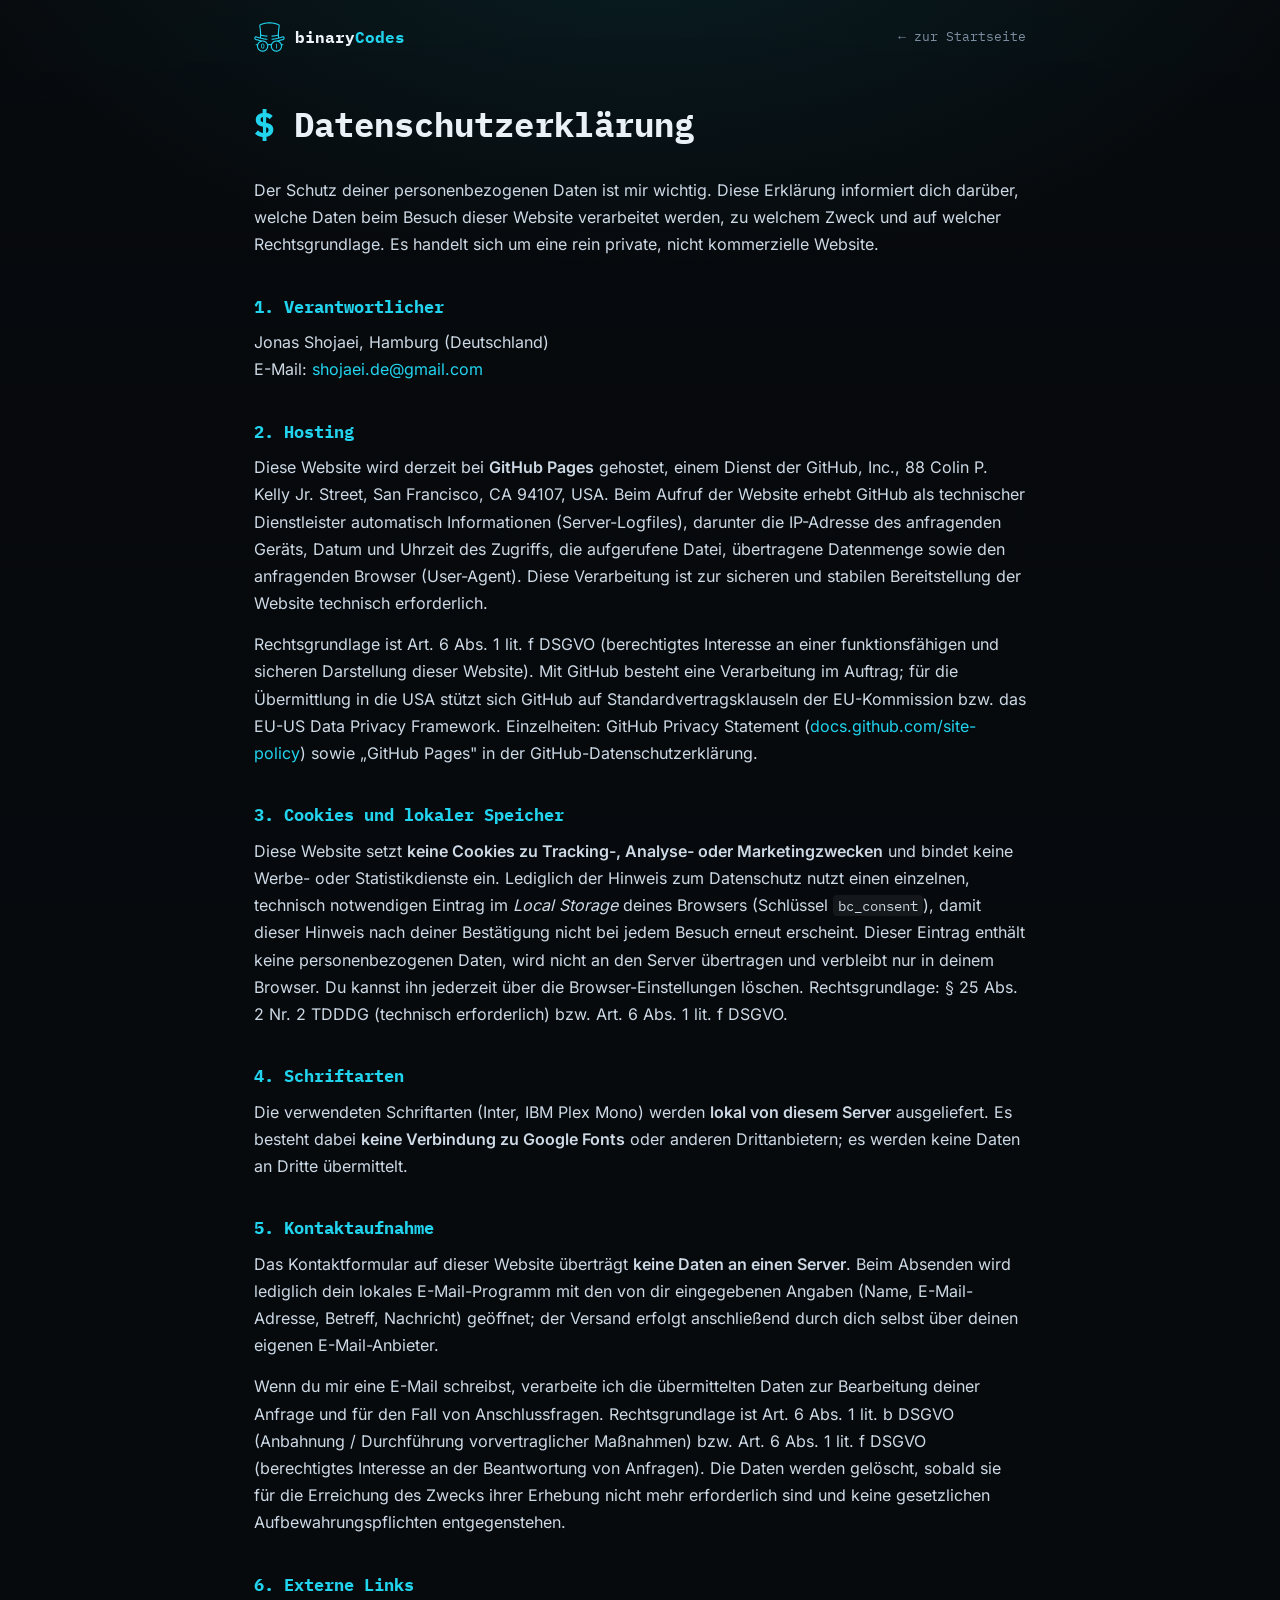
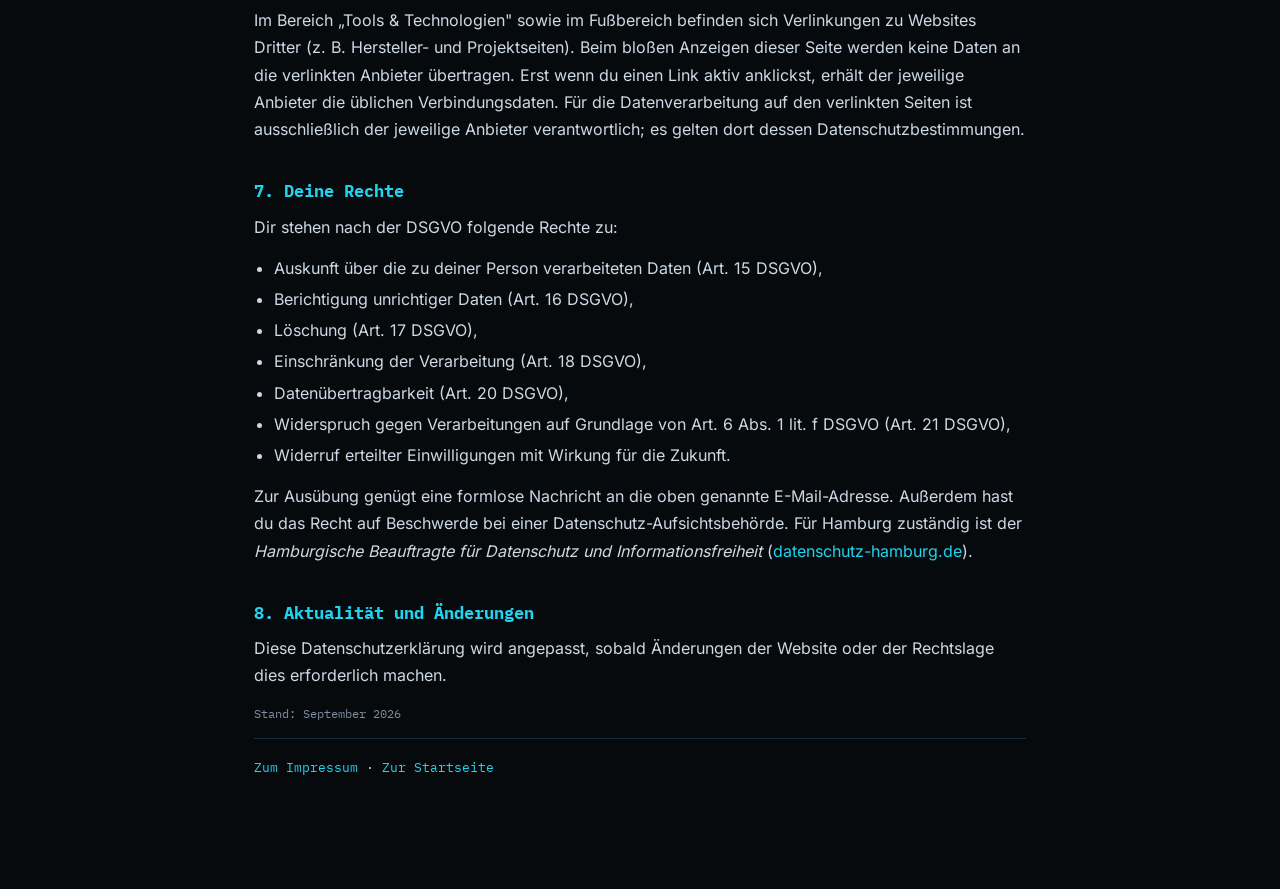
==== commit 67bd39de: "Domain binarycodes.de vorbereiten; Anschrift/Telefon vollständig entfernt Auf ausdrücklichen Wunsch " ====
--- a/datenschutz.html
+++ b/datenschutz.html
@@ -6,6 +6,9 @@
   <meta name="robots" content="index,follow" />
   <meta name="color-scheme" content="dark" />
   <title>Datenschutzerklärung · binaryCodes</title>
+  <link rel="canonical" href="https://binarycodes.de/datenschutz.html" />
+  <meta property="og:title" content="Datenschutzerklärung · binaryCodes" />
+  <meta property="og:url" content="https://binarycodes.de/datenschutz.html" />
   <link rel="stylesheet" href="assets/fonts/fonts.css" />
   <link rel="stylesheet" href="assets/css/styles.css" />
   <link rel="icon" type="image/svg+xml" href="favicon.svg" />
@@ -33,16 +36,25 @@
     </p>
 
     <h2>1. Verantwortlicher</h2>
-    <!-- ===== BEARBEITEN: Name und Anschrift ===== -->
+    <!-- ===== BEARBEITEN: Kontaktdaten =====
+         Bewusst OHNE Straßenanschrift und OHNE Telefonnummer. Der Kontakt läuft
+         ausschließlich per E-Mail. Vor kommerzieller Nutzung siehe Hinweis im Impressum. -->
     <p>
-      Jonas Shojaei<br />
-      Treptower Straße 84C, 22147 Hamburg, Deutschland<br />
+      Jonas Shojaei, Hamburg (Deutschland)<br />
       E-Mail: <a href="mailto:shojaei.de@gmail.com">shojaei.de@gmail.com</a>
     </p>
 
-    <h2>2. Hosting bei GitHub Pages</h2>
+    <h2>2. Hosting</h2>
+    <!-- ===== BEARBEITEN: HOSTER =====
+         Die Domain binarycodes.de und Webspace wurden gekauft. Sobald feststeht, WIE
+         die Seite ausgeliefert wird, ist dieser Abschnitt anzupassen:
+         a) Eigener Webspace (z. B. IONOS/Strato/All-Inkl/Netcup): Anbieter, Anschrift,
+            Serverstandort (i. d. R. Deutschland/EU) und den Verweis auf den
+            Auftragsverarbeitungsvertrag (AV-Vertrag) nach Art. 28 DSGVO eintragen;
+            der USA-/DPF-Absatz entfällt dann meist.
+         b) Bleibt es bei GitHub Pages: dieser Text passt unverändert. -->
     <p>
-      Diese Website wird bei <strong>GitHub Pages</strong> gehostet, einem Dienst der GitHub, Inc.,
+      Diese Website wird derzeit bei <strong>GitHub Pages</strong> gehostet, einem Dienst der GitHub, Inc.,
       88 Colin P. Kelly Jr. Street, San Francisco, CA 94107, USA. Beim Aufruf der Website erhebt GitHub
       als technischer Dienstleister automatisch Informationen (Server-Logfiles), darunter die
       IP-Adresse des anfragenden Geräts, Datum und Uhrzeit des Zugriffs, die aufgerufene Datei,
@@ -127,7 +139,7 @@
       erforderlich machen.
     </p>
 
-    <p class="legal__meta">Stand: Februar 2026</p>
+    <p class="legal__meta">Stand: September 2026</p>
 
     <p class="legal__nav"><a href="impressum.html">Zum Impressum</a> &middot; <a href="index.html">Zur Startseite</a></p>
   </main>
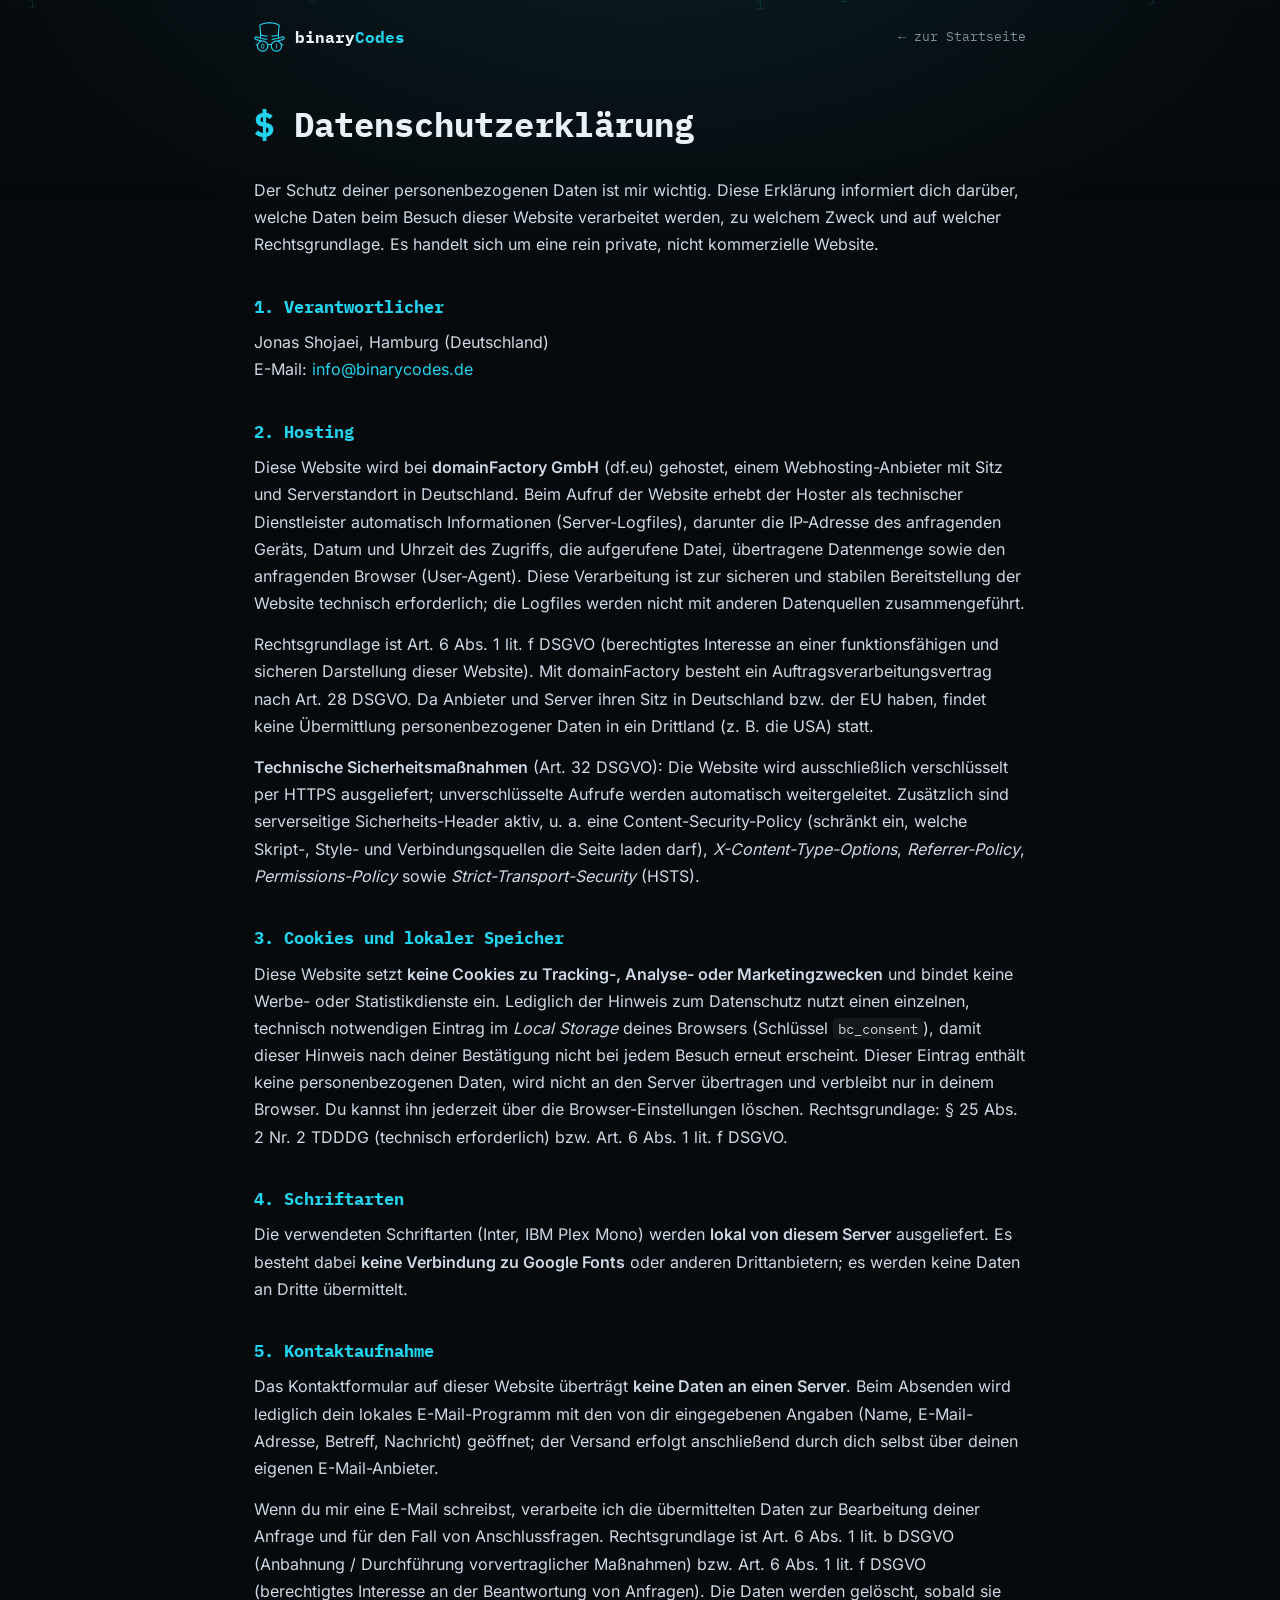
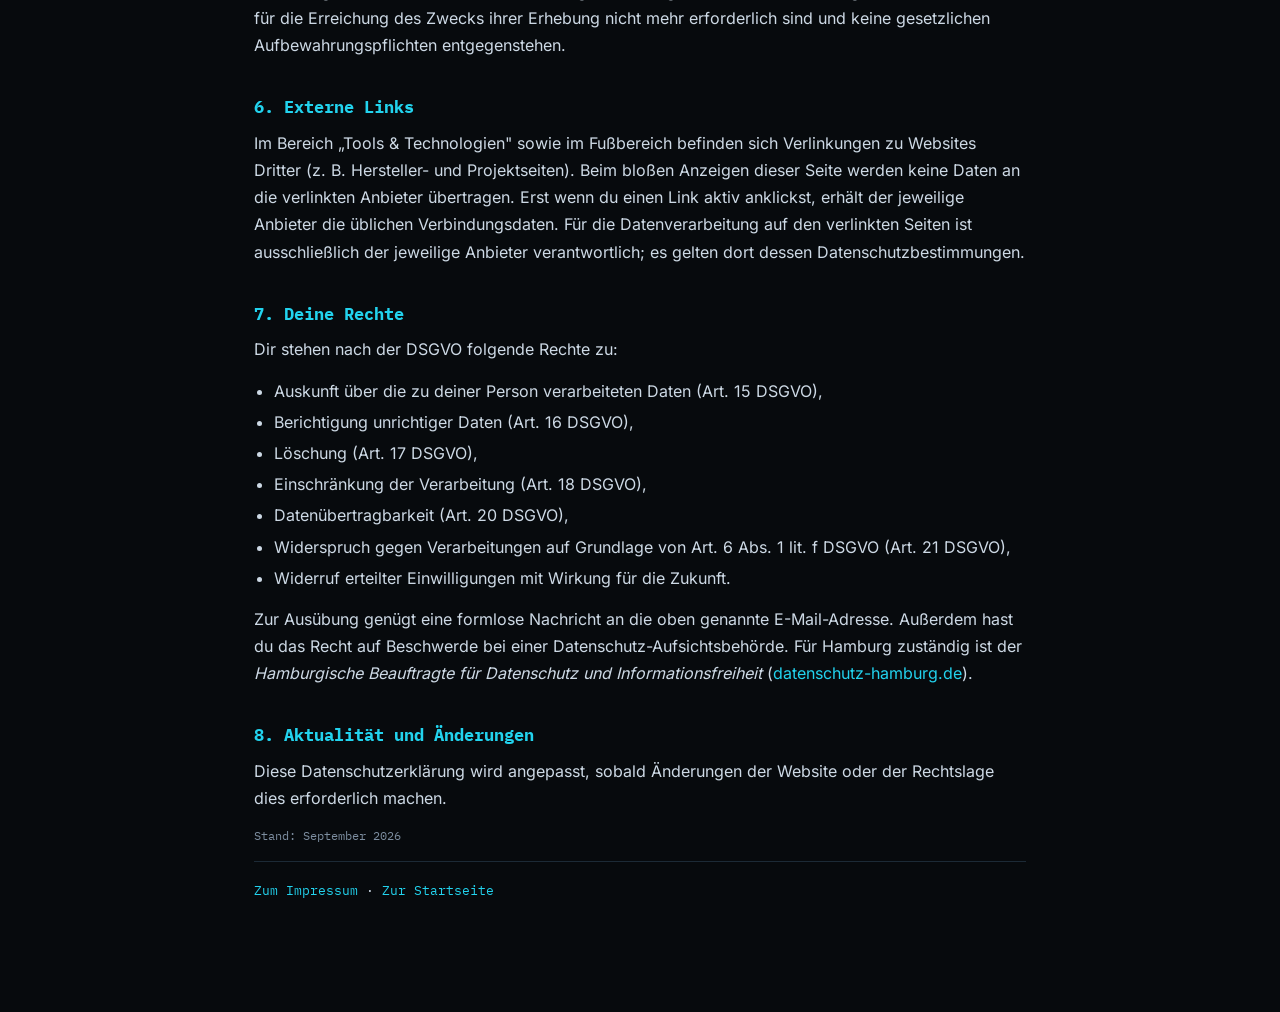
==== commit e07902c6: "Sicherheit gehärtet + Domain-/Hosting-Daten auf domainFactory (df.eu) umgestellt Sicherheit: - Conte" ====
--- a/datenschutz.html
+++ b/datenschutz.html
@@ -2,6 +2,7 @@
 <html lang="de">
 <head>
   <meta charset="utf-8" />
+  <meta http-equiv="Content-Security-Policy" content="default-src 'self'; script-src 'self'; style-src 'self'; img-src 'self' data:; font-src 'self'; connect-src 'self' https://api.web3forms.com; form-action 'self' https://api.web3forms.com; base-uri 'self'; object-src 'none'; upgrade-insecure-requests" />
   <meta name="viewport" content="width=device-width, initial-scale=1" />
   <meta name="robots" content="index,follow" />
   <meta name="color-scheme" content="dark" />
@@ -41,33 +42,37 @@
          ausschließlich per E-Mail. Vor kommerzieller Nutzung siehe Hinweis im Impressum. -->
     <p>
       Jonas Shojaei, Hamburg (Deutschland)<br />
-      E-Mail: <a href="mailto:shojaei.de@gmail.com">shojaei.de@gmail.com</a>
+      E-Mail: <a href="mailto:info@binarycodes.de">info@binarycodes.de</a>
     </p>
 
     <h2>2. Hosting</h2>
-    <!-- ===== BEARBEITEN: HOSTER =====
-         Die Domain binarycodes.de und Webspace wurden gekauft. Sobald feststeht, WIE
-         die Seite ausgeliefert wird, ist dieser Abschnitt anzupassen:
-         a) Eigener Webspace (z. B. IONOS/Strato/All-Inkl/Netcup): Anbieter, Anschrift,
-            Serverstandort (i. d. R. Deutschland/EU) und den Verweis auf den
-            Auftragsverarbeitungsvertrag (AV-Vertrag) nach Art. 28 DSGVO eintragen;
-            der USA-/DPF-Absatz entfällt dann meist.
-         b) Bleibt es bei GitHub Pages: dieser Text passt unverändert. -->
+    <!-- ===== BEARBEITEN: HOSTER-Feindaten =====
+         Anbieter laut Nutzerangabe: domainFactory GmbH (df.eu). Bitte die genaue
+         Firmierung/Anschrift und den Auftragsverarbeitungsvertrag (AV-Vertrag) im
+         df.eu-Kundencenter (Vertragsunterlagen/AVV-Bereich) gegenprüfen und hier bei
+         Abweichungen korrigieren; ebenso pruefen, ob df.eu ausschließlich in
+         Deutschland/EU hostet (dann bleibt der Text wie er ist) oder auch
+         Drittland-Server einsetzt (dann Art. 44 ff. DSGVO ergänzen). -->
     <p>
-      Diese Website wird derzeit bei <strong>GitHub Pages</strong> gehostet, einem Dienst der GitHub, Inc.,
-      88 Colin P. Kelly Jr. Street, San Francisco, CA 94107, USA. Beim Aufruf der Website erhebt GitHub
-      als technischer Dienstleister automatisch Informationen (Server-Logfiles), darunter die
-      IP-Adresse des anfragenden Geräts, Datum und Uhrzeit des Zugriffs, die aufgerufene Datei,
-      übertragene Datenmenge sowie den anfragenden Browser (User-Agent). Diese Verarbeitung ist zur
-      sicheren und stabilen Bereitstellung der Website technisch erforderlich.
+      Diese Website wird bei <strong>domainFactory GmbH</strong> (df.eu) gehostet, einem Webhosting-Anbieter
+      mit Sitz und Serverstandort in Deutschland. Beim Aufruf der Website erhebt der Hoster als technischer
+      Dienstleister automatisch Informationen (Server-Logfiles), darunter die IP-Adresse des anfragenden
+      Geräts, Datum und Uhrzeit des Zugriffs, die aufgerufene Datei, übertragene Datenmenge sowie den
+      anfragenden Browser (User-Agent). Diese Verarbeitung ist zur sicheren und stabilen Bereitstellung der
+      Website technisch erforderlich; die Logfiles werden nicht mit anderen Datenquellen zusammengeführt.
     </p>
     <p>
       Rechtsgrundlage ist Art. 6 Abs. 1 lit. f DSGVO (berechtigtes Interesse an einer funktionsfähigen und
-      sicheren Darstellung dieser Website). Mit GitHub besteht eine Verarbeitung im Auftrag; für die
-      Übermittlung in die USA stützt sich GitHub auf Standardvertragsklauseln der EU-Kommission bzw. das
-      EU-US Data Privacy Framework. Einzelheiten: GitHub Privacy Statement
-      (<a href="https://docs.github.com/site-policy/privacy-policies/github-general-privacy-statement" target="_blank" rel="noopener">docs.github.com/site-policy</a>)
-      sowie „GitHub Pages" in der GitHub-Datenschutzerklärung.
+      sicheren Darstellung dieser Website). Mit domainFactory besteht ein Auftragsverarbeitungsvertrag nach
+      Art. 28 DSGVO. Da Anbieter und Server ihren Sitz in Deutschland bzw. der EU haben, findet keine
+      Übermittlung personenbezogener Daten in ein Drittland (z.&nbsp;B. die USA) statt.
+    </p>
+    <p>
+      <strong>Technische Sicherheitsmaßnahmen</strong> (Art. 32 DSGVO): Die Website wird ausschließlich
+      verschlüsselt per HTTPS ausgeliefert; unverschlüsselte Aufrufe werden automatisch weitergeleitet.
+      Zusätzlich sind serverseitige Sicherheits-Header aktiv, u.&nbsp;a. eine Content-Security-Policy (schränkt
+      ein, welche Skript-, Style- und Verbindungsquellen die Seite laden darf), <em>X-Content-Type-Options</em>,
+      <em>Referrer-Policy</em>, <em>Permissions-Policy</em> sowie <em>Strict-Transport-Security</em> (HSTS).
     </p>
 
     <h2>3. Cookies und lokaler Speicher</h2>
@@ -130,7 +135,7 @@
       Zur Ausübung genügt eine formlose Nachricht an die oben genannte E-Mail-Adresse. Außerdem hast du
       das Recht auf Beschwerde bei einer Datenschutz-Aufsichtsbehörde. Für Hamburg zuständig ist der
       <em>Hamburgische Beauftragte für Datenschutz und Informationsfreiheit</em>
-      (<a href="https://datenschutz-hamburg.de" target="_blank" rel="noopener">datenschutz-hamburg.de</a>).
+      (<a href="https://datenschutz-hamburg.de" target="_blank" rel="noopener noreferrer">datenschutz-hamburg.de</a>).
     </p>
 
     <h2>8. Aktualität und Änderungen</h2>
--- a/assets/css/styles.css
+++ b/assets/css/styles.css
@@ -1796,11 +1796,13 @@
   .nav { display: block; padding: 6px 10px; overflow: visible; }
   .nav::before { inset: 0; }
   .nav__brand { display: inline-flex; padding: 2px; gap: 8px; }
-  .nav__brand-text { display: none; }
+  /* mobile.html (Klasse .is-mobile-page an <html>) zeigt Schriftzug + Flip-
+     Effekt bewusst wie am Desktop -> diese drei Regeln dort nicht anwenden. */
+  html:not(.is-mobile-page) .nav__brand-text { display: none; }
   .nav__logo { height: 36px; width: auto; }
-  /* Marken-Flip auf Mobil ruhig stellen (Schriftzug ist ausgeblendet) */
-  .nav__brand .ch { animation: none !important; transform: none !important; will-change: auto; }
-  .nav__brand .ch__bit { display: none; }
+  /* Marken-Flip auf Mobil (index.html) ruhig stellen (Schriftzug ist ausgeblendet) */
+  html:not(.is-mobile-page) .nav__brand .ch { animation: none !important; transform: none !important; will-change: auto; }
+  html:not(.is-mobile-page) .nav__brand .ch__bit { display: none; }
   .nav__end {
     display: flex;
     flex-wrap: wrap;
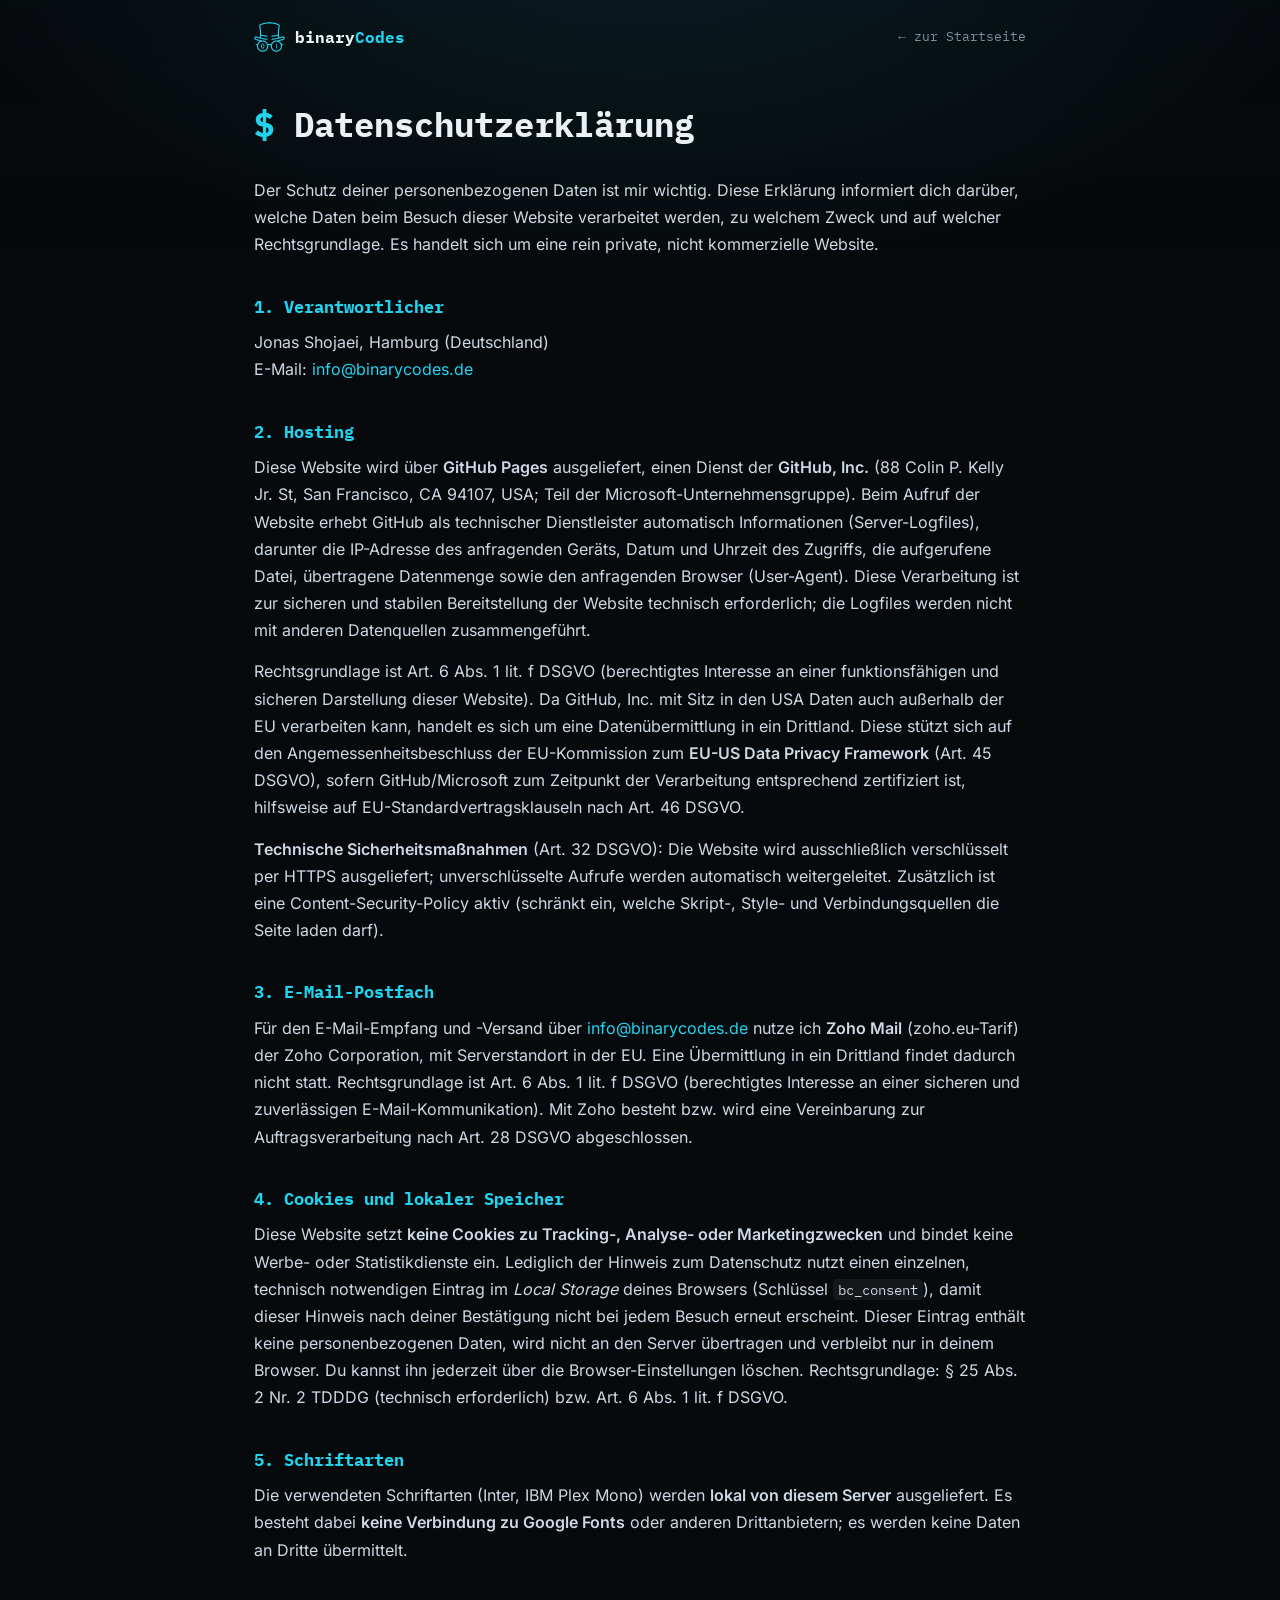
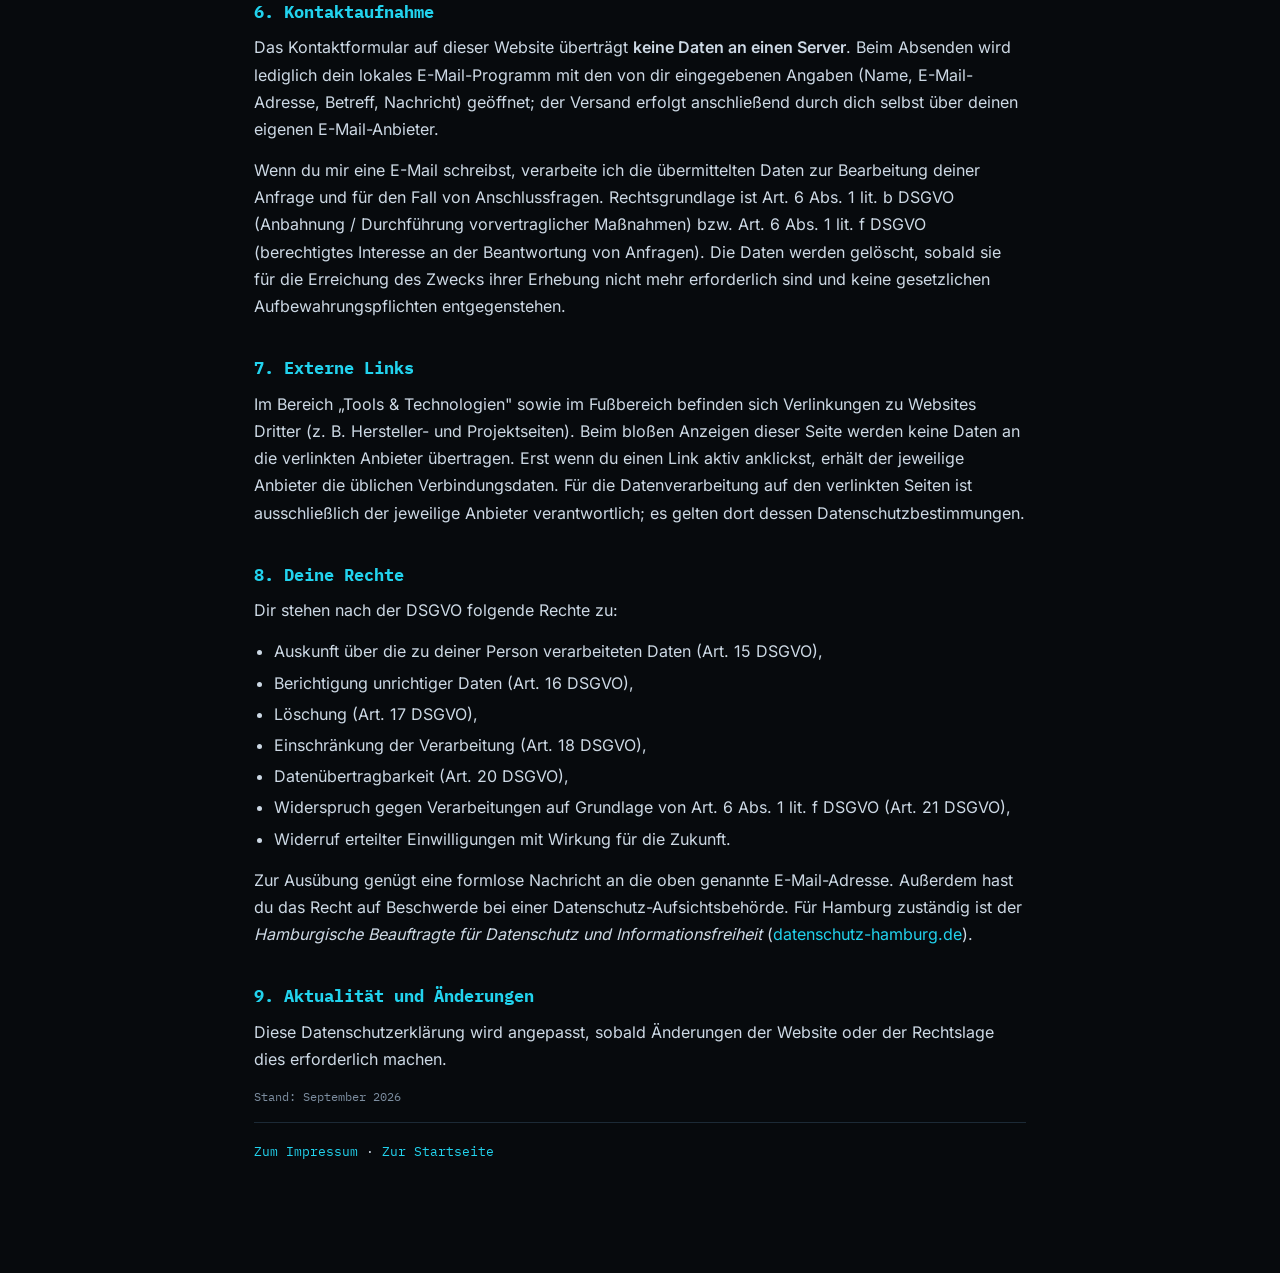
==== commit 0a1de8ec: "Doku und Rechtstexte an GitHub Pages + Zoho Mail anpassen Hosting läuft jetzt über GitHub Pages stat" ====
--- a/datenschutz.html
+++ b/datenschutz.html
@@ -47,35 +47,51 @@
 
     <h2>2. Hosting</h2>
     <!-- ===== BEARBEITEN: HOSTER-Feindaten =====
-         Anbieter laut Nutzerangabe: domainFactory GmbH (df.eu). Bitte die genaue
-         Firmierung/Anschrift und den Auftragsverarbeitungsvertrag (AV-Vertrag) im
-         df.eu-Kundencenter (Vertragsunterlagen/AVV-Bereich) gegenprüfen und hier bei
-         Abweichungen korrigieren; ebenso pruefen, ob df.eu ausschließlich in
-         Deutschland/EU hostet (dann bleibt der Text wie er ist) oder auch
-         Drittland-Server einsetzt (dann Art. 44 ff. DSGVO ergänzen). -->
+         Anbieter: GitHub, Inc. (Teil von Microsoft), Auslieferung über GitHub Pages
+         (CDN von Fastly, Serverstandorte weltweit inkl. USA). Bitte auf
+         https://github.com/customer-terms/github-privacy-statement bzw. der
+         GitHub-DPA-Seite prüfen, ob die Data-Privacy-Framework-Zertifizierung bzw.
+         die verwendeten Standardvertragsklauseln (SCC) noch aktuell sind, und bei
+         Änderungen diesen Abschnitt anpassen. -->
     <p>
-      Diese Website wird bei <strong>domainFactory GmbH</strong> (df.eu) gehostet, einem Webhosting-Anbieter
-      mit Sitz und Serverstandort in Deutschland. Beim Aufruf der Website erhebt der Hoster als technischer
-      Dienstleister automatisch Informationen (Server-Logfiles), darunter die IP-Adresse des anfragenden
-      Geräts, Datum und Uhrzeit des Zugriffs, die aufgerufene Datei, übertragene Datenmenge sowie den
-      anfragenden Browser (User-Agent). Diese Verarbeitung ist zur sicheren und stabilen Bereitstellung der
-      Website technisch erforderlich; die Logfiles werden nicht mit anderen Datenquellen zusammengeführt.
+      Diese Website wird über <strong>GitHub Pages</strong> ausgeliefert, einen Dienst der
+      <strong>GitHub, Inc.</strong> (88 Colin P. Kelly Jr. St, San Francisco, CA 94107, USA; Teil der
+      Microsoft-Unternehmensgruppe). Beim Aufruf der Website erhebt GitHub als technischer Dienstleister
+      automatisch Informationen (Server-Logfiles), darunter die IP-Adresse des anfragenden Geräts, Datum und
+      Uhrzeit des Zugriffs, die aufgerufene Datei, übertragene Datenmenge sowie den anfragenden Browser
+      (User-Agent). Diese Verarbeitung ist zur sicheren und stabilen Bereitstellung der Website technisch
+      erforderlich; die Logfiles werden nicht mit anderen Datenquellen zusammengeführt.
     </p>
     <p>
       Rechtsgrundlage ist Art. 6 Abs. 1 lit. f DSGVO (berechtigtes Interesse an einer funktionsfähigen und
-      sicheren Darstellung dieser Website). Mit domainFactory besteht ein Auftragsverarbeitungsvertrag nach
-      Art. 28 DSGVO. Da Anbieter und Server ihren Sitz in Deutschland bzw. der EU haben, findet keine
-      Übermittlung personenbezogener Daten in ein Drittland (z.&nbsp;B. die USA) statt.
+      sicheren Darstellung dieser Website). Da GitHub, Inc. mit Sitz in den USA Daten auch außerhalb der EU
+      verarbeiten kann, handelt es sich um eine Datenübermittlung in ein Drittland. Diese stützt sich auf den
+      Angemessenheitsbeschluss der EU-Kommission zum <strong>EU-US Data Privacy Framework</strong> (Art. 45
+      DSGVO), sofern GitHub/Microsoft zum Zeitpunkt der Verarbeitung entsprechend zertifiziert ist,
+      hilfsweise auf EU-Standardvertragsklauseln nach Art. 46 DSGVO.
     </p>
     <p>
       <strong>Technische Sicherheitsmaßnahmen</strong> (Art. 32 DSGVO): Die Website wird ausschließlich
       verschlüsselt per HTTPS ausgeliefert; unverschlüsselte Aufrufe werden automatisch weitergeleitet.
-      Zusätzlich sind serverseitige Sicherheits-Header aktiv, u.&nbsp;a. eine Content-Security-Policy (schränkt
-      ein, welche Skript-, Style- und Verbindungsquellen die Seite laden darf), <em>X-Content-Type-Options</em>,
-      <em>Referrer-Policy</em>, <em>Permissions-Policy</em> sowie <em>Strict-Transport-Security</em> (HSTS).
+      Zusätzlich ist eine Content-Security-Policy aktiv (schränkt ein, welche Skript-, Style- und
+      Verbindungsquellen die Seite laden darf).
     </p>
 
-    <h2>3. Cookies und lokaler Speicher</h2>
+    <h2>3. E-Mail-Postfach</h2>
+    <!-- ===== BEARBEITEN: E-MAIL-ANBIETER =====
+         Anbieter: Zoho Mail (zoho.eu-Tarif, EU-Rechenzentrum). Bitte im Zoho-Admin-
+         Bereich die Datenverarbeitungsvereinbarung (DPA) mit Zoho abschließen/prüfen
+         und die genaue Firmierung (Zoho Corporation B.V., Niederlande, für zoho.eu-
+         Kunden) gegenchecken. -->
+    <p>
+      Für den E-Mail-Empfang und -Versand über <a href="mailto:info@binarycodes.de">info@binarycodes.de</a>
+      nutze ich <strong>Zoho Mail</strong> (zoho.eu-Tarif) der Zoho Corporation, mit Serverstandort in der
+      EU. Eine Übermittlung in ein Drittland findet dadurch nicht statt. Rechtsgrundlage ist Art. 6 Abs. 1
+      lit. f DSGVO (berechtigtes Interesse an einer sicheren und zuverlässigen E-Mail-Kommunikation). Mit
+      Zoho besteht bzw. wird eine Vereinbarung zur Auftragsverarbeitung nach Art. 28 DSGVO abgeschlossen.
+    </p>
+
+    <h2>4. Cookies und lokaler Speicher</h2>
     <p>
       Diese Website setzt <strong>keine Cookies zu Tracking-, Analyse- oder Marketingzwecken</strong> und
       bindet keine Werbe- oder Statistikdienste ein. Lediglich der Hinweis zum Datenschutz nutzt einen
@@ -87,14 +103,14 @@
       bzw. Art. 6 Abs. 1 lit. f DSGVO.
     </p>
 
-    <h2>4. Schriftarten</h2>
+    <h2>5. Schriftarten</h2>
     <p>
       Die verwendeten Schriftarten (Inter, IBM Plex Mono) werden <strong>lokal von diesem Server</strong>
       ausgeliefert. Es besteht dabei <strong>keine Verbindung zu Google Fonts</strong> oder anderen
       Drittanbietern; es werden keine Daten an Dritte übermittelt.
     </p>
 
-    <h2>5. Kontaktaufnahme</h2>
+    <h2>6. Kontaktaufnahme</h2>
     <p>
       Das Kontaktformular auf dieser Website überträgt <strong>keine Daten an einen Server</strong>. Beim
       Absenden wird lediglich dein lokales E-Mail-Programm mit den von dir eingegebenen Angaben
@@ -110,7 +126,7 @@
       entgegenstehen.
     </p>
 
-    <h2>6. Externe Links</h2>
+    <h2>7. Externe Links</h2>
     <p>
       Im Bereich „Tools &amp; Technologien" sowie im Fußbereich befinden sich Verlinkungen zu Websites
       Dritter (z.&nbsp;B. Hersteller- und Projektseiten). Beim bloßen Anzeigen dieser Seite werden keine
@@ -120,7 +136,7 @@
       Datenschutzbestimmungen.
     </p>
 
-    <h2>7. Deine Rechte</h2>
+    <h2>8. Deine Rechte</h2>
     <p>Dir stehen nach der DSGVO folgende Rechte zu:</p>
     <ul>
       <li>Auskunft über die zu deiner Person verarbeiteten Daten (Art. 15 DSGVO),</li>
@@ -138,7 +154,7 @@
       (<a href="https://datenschutz-hamburg.de" target="_blank" rel="noopener noreferrer">datenschutz-hamburg.de</a>).
     </p>
 
-    <h2>8. Aktualität und Änderungen</h2>
+    <h2>9. Aktualität und Änderungen</h2>
     <p>
       Diese Datenschutzerklärung wird angepasst, sobald Änderungen der Website oder der Rechtslage dies
       erforderlich machen.
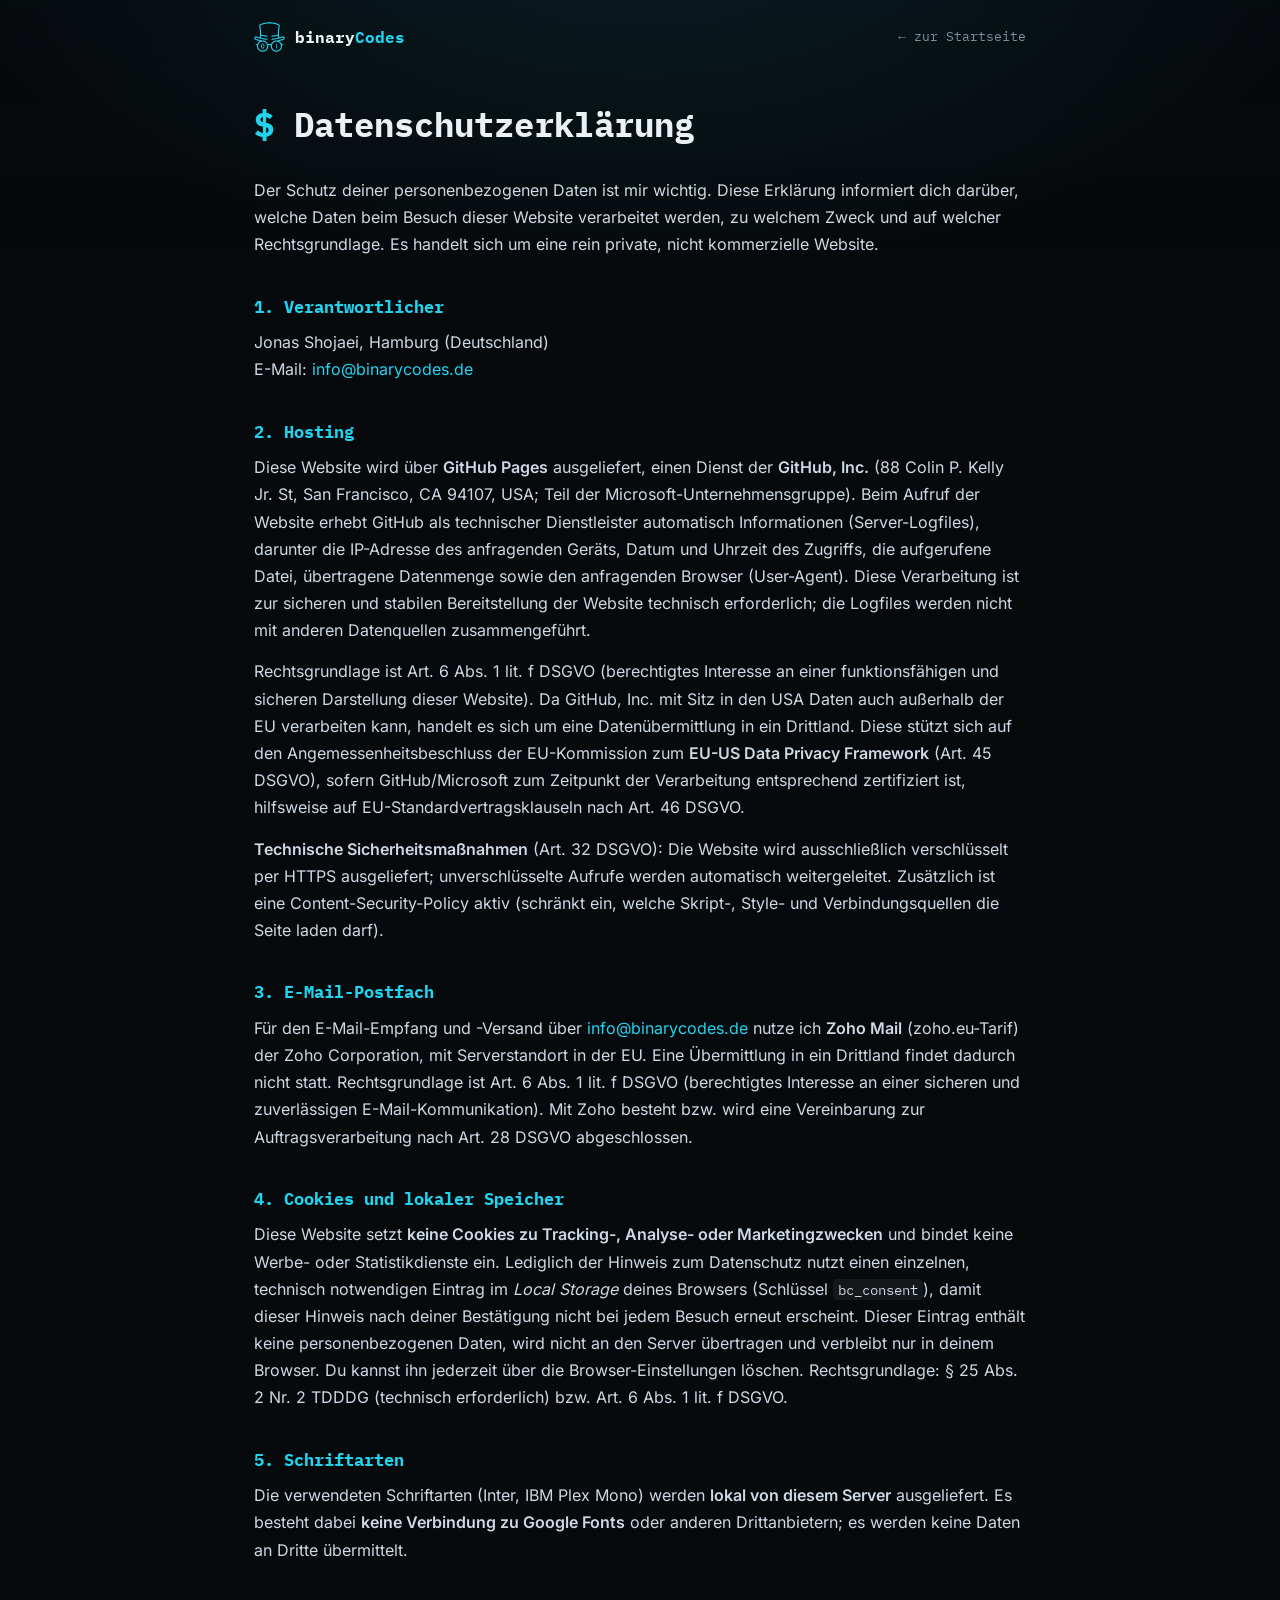
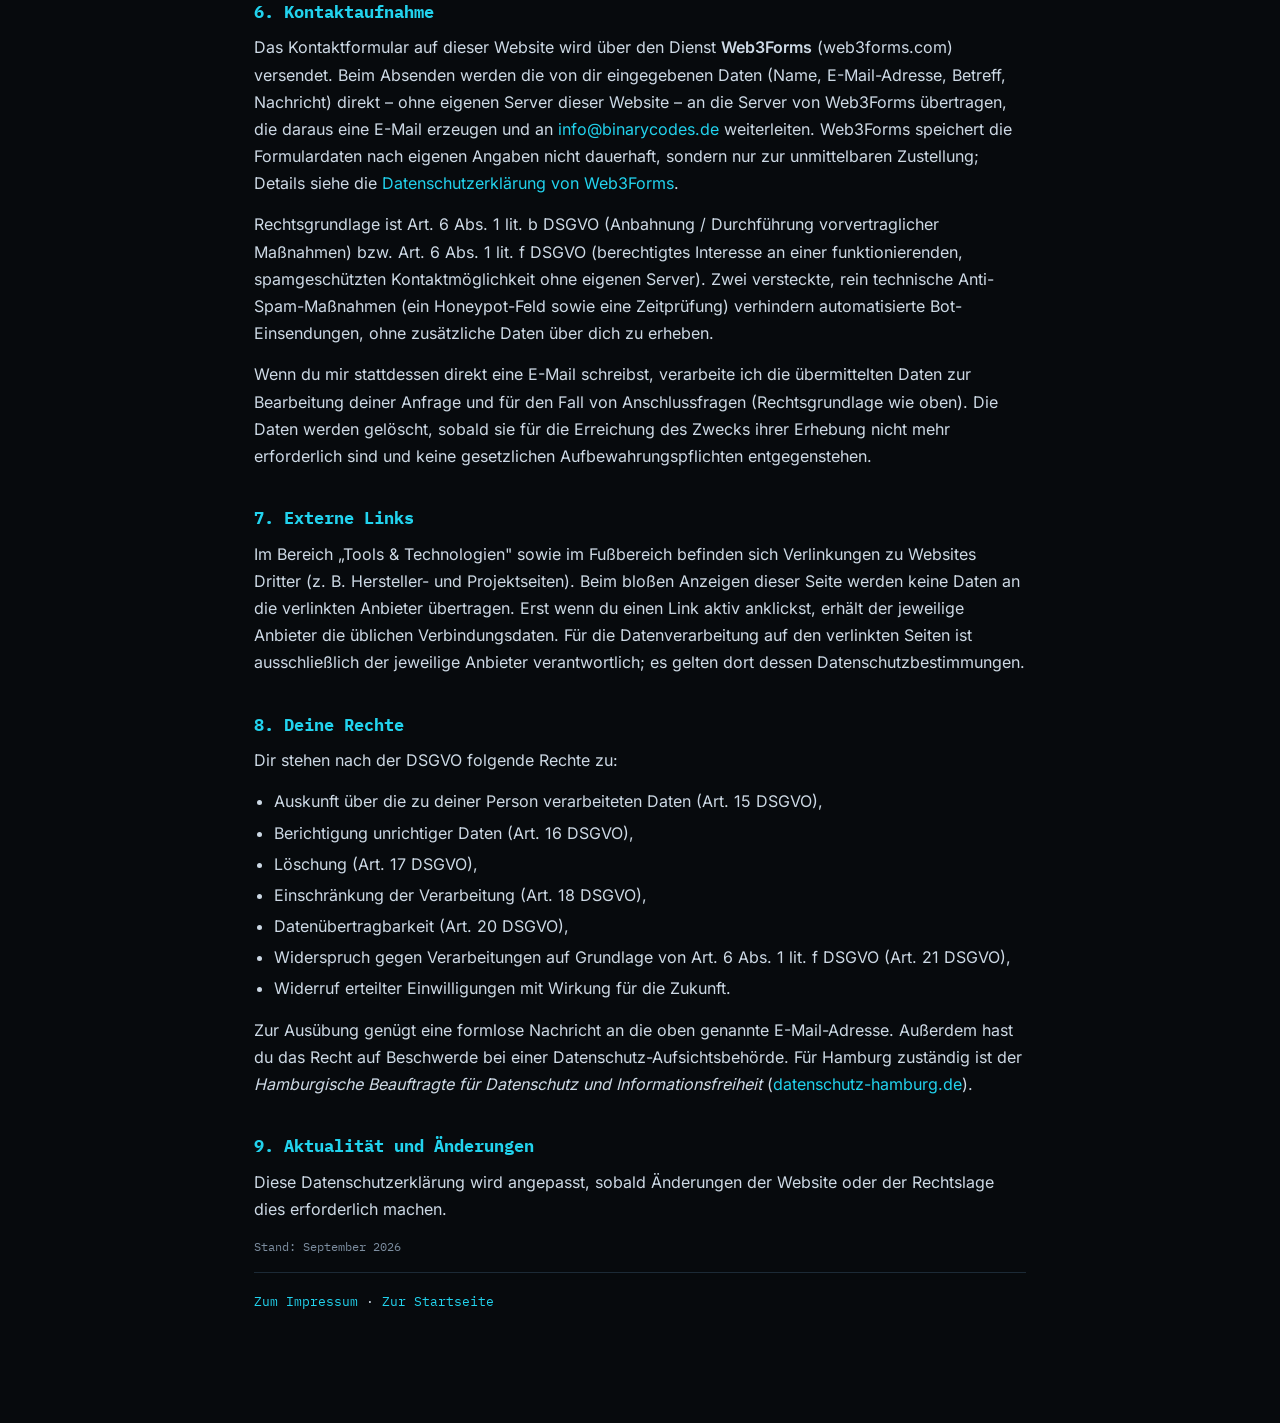
==== commit 129c2889: "Kontaktformular per Web3Forms aktivieren Echten Web3Forms-Access-Key in index.html und mobile.html e" ====
--- a/datenschutz.html
+++ b/datenschutz.html
@@ -111,19 +111,34 @@
     </p>
 
     <h2>6. Kontaktaufnahme</h2>
+    <!-- ===== BEARBEITEN: WEB3FORMS-Feindaten =====
+         Anbieter/Sitz von Web3Forms auf https://web3forms.com/privacy (bzw.
+         Terms of Service) gegenprüfen und ggf. AVV/DPA abschließen; bei
+         Server-Standort außerhalb der EU diesen Absatz um die passende
+         Rechtsgrundlage für die Drittlandübermittlung ergänzen (Data Privacy
+         Framework / Standardvertragsklauseln, analog zu Abschnitt 2). -->
     <p>
-      Das Kontaktformular auf dieser Website überträgt <strong>keine Daten an einen Server</strong>. Beim
-      Absenden wird lediglich dein lokales E-Mail-Programm mit den von dir eingegebenen Angaben
-      (Name, E-Mail-Adresse, Betreff, Nachricht) geöffnet; der Versand erfolgt anschließend durch dich
-      selbst über deinen eigenen E-Mail-Anbieter.
+      Das Kontaktformular auf dieser Website wird über den Dienst <strong>Web3Forms</strong>
+      (web3forms.com) versendet. Beim Absenden werden die von dir eingegebenen Daten (Name,
+      E-Mail-Adresse, Betreff, Nachricht) direkt – ohne eigenen Server dieser Website – an die
+      Server von Web3Forms übertragen, die daraus eine E-Mail erzeugen und an
+      <a href="mailto:info@binarycodes.de">info@binarycodes.de</a> weiterleiten. Web3Forms
+      speichert die Formulardaten nach eigenen Angaben nicht dauerhaft, sondern nur zur
+      unmittelbaren Zustellung; Details siehe die
+      <a href="https://web3forms.com/privacy" target="_blank" rel="noopener noreferrer">Datenschutzerklärung von Web3Forms</a>.
     </p>
     <p>
-      Wenn du mir eine E-Mail schreibst, verarbeite ich die übermittelten Daten zur Bearbeitung deiner
-      Anfrage und für den Fall von Anschlussfragen. Rechtsgrundlage ist Art. 6 Abs. 1 lit. b DSGVO
-      (Anbahnung / Durchführung vorvertraglicher Maßnahmen) bzw. Art. 6 Abs. 1 lit. f DSGVO (berechtigtes
-      Interesse an der Beantwortung von Anfragen). Die Daten werden gelöscht, sobald sie für die Erreichung
-      des Zwecks ihrer Erhebung nicht mehr erforderlich sind und keine gesetzlichen Aufbewahrungspflichten
-      entgegenstehen.
+      Rechtsgrundlage ist Art. 6 Abs. 1 lit. b DSGVO (Anbahnung / Durchführung vorvertraglicher
+      Maßnahmen) bzw. Art. 6 Abs. 1 lit. f DSGVO (berechtigtes Interesse an einer funktionierenden,
+      spamgeschützten Kontaktmöglichkeit ohne eigenen Server). Zwei versteckte, rein technische
+      Anti-Spam-Maßnahmen (ein Honeypot-Feld sowie eine Zeitprüfung) verhindern automatisierte
+      Bot-Einsendungen, ohne zusätzliche Daten über dich zu erheben.
+    </p>
+    <p>
+      Wenn du mir stattdessen direkt eine E-Mail schreibst, verarbeite ich die übermittelten Daten
+      zur Bearbeitung deiner Anfrage und für den Fall von Anschlussfragen (Rechtsgrundlage wie oben).
+      Die Daten werden gelöscht, sobald sie für die Erreichung des Zwecks ihrer Erhebung nicht mehr
+      erforderlich sind und keine gesetzlichen Aufbewahrungspflichten entgegenstehen.
     </p>
 
     <h2>7. Externe Links</h2>
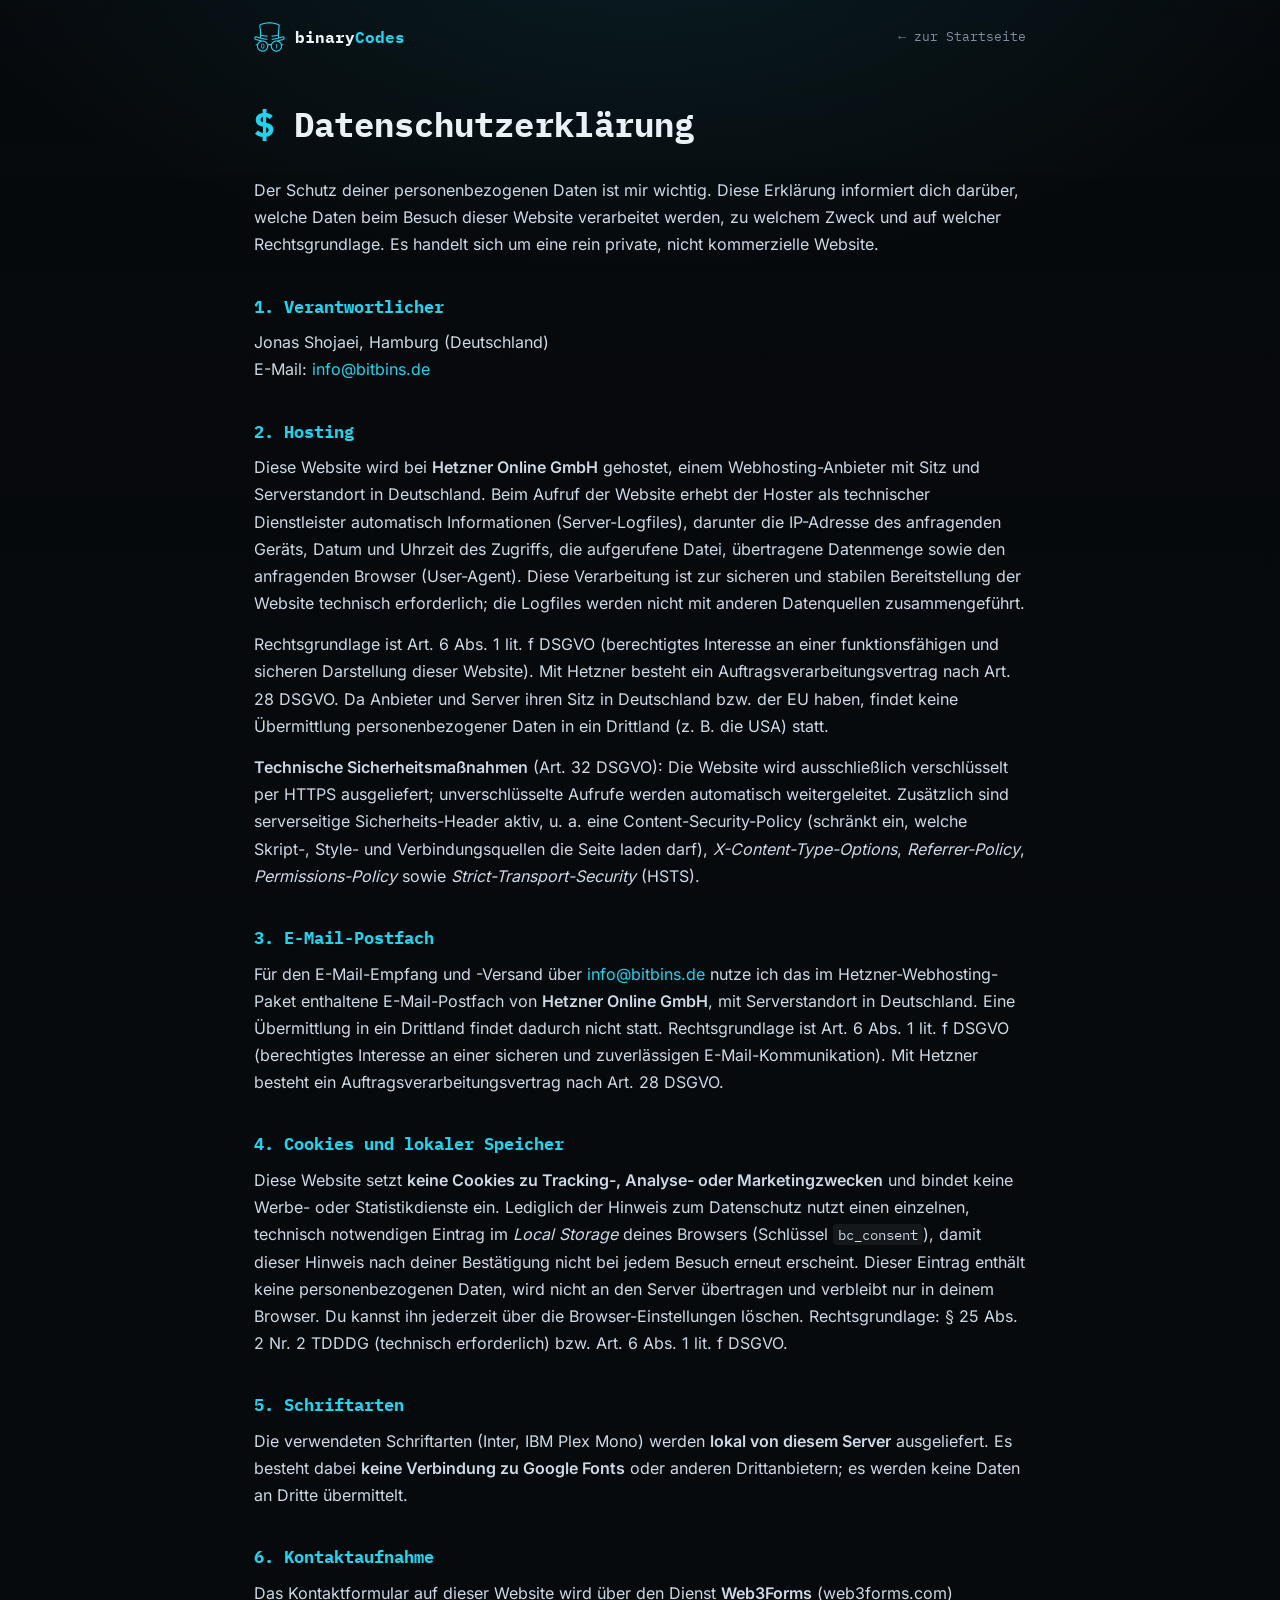
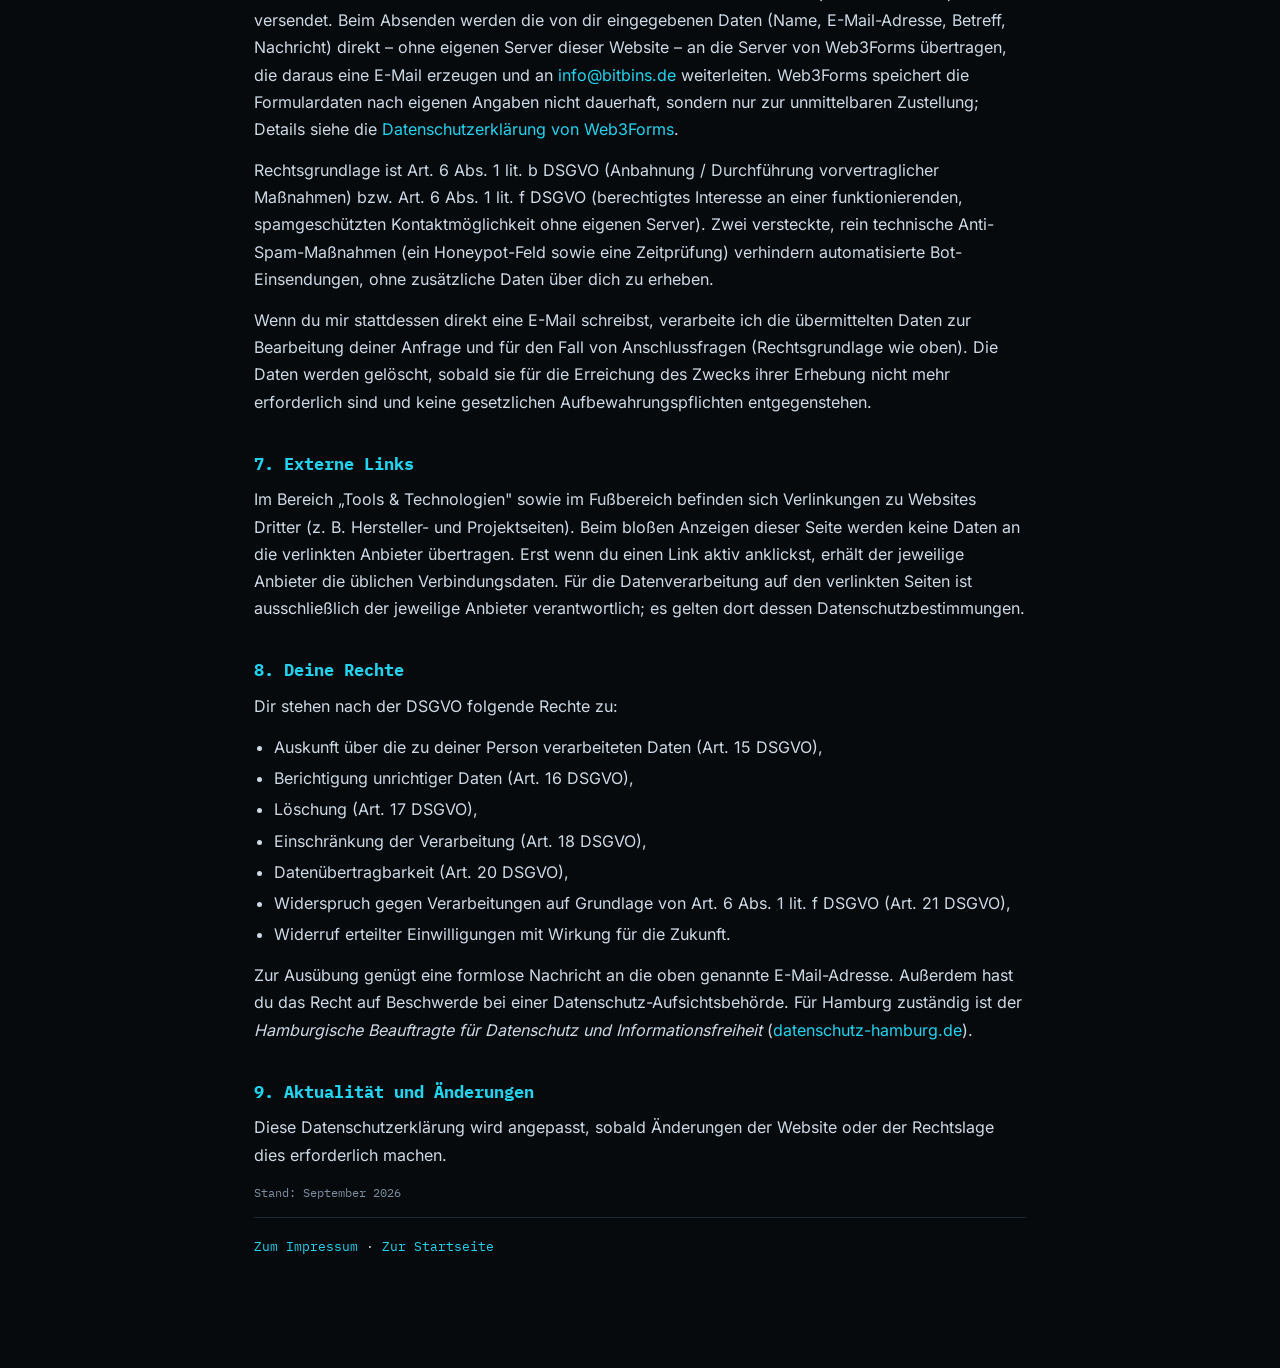
==== commit 8f36ff65: "Domain-/Hosting-Umzug: binarycodes.de -> bitbins.de bei Hetzner Domain gekündigt und neu bei Hetzner" ====
--- a/datenschutz.html
+++ b/datenschutz.html
@@ -7,9 +7,9 @@
   <meta name="robots" content="index,follow" />
   <meta name="color-scheme" content="dark" />
   <title>Datenschutzerklärung · binaryCodes</title>
-  <link rel="canonical" href="https://binarycodes.de/datenschutz.html" />
+  <link rel="canonical" href="https://bitbins.de/datenschutz.html" />
   <meta property="og:title" content="Datenschutzerklärung · binaryCodes" />
-  <meta property="og:url" content="https://binarycodes.de/datenschutz.html" />
+  <meta property="og:url" content="https://bitbins.de/datenschutz.html" />
   <link rel="stylesheet" href="assets/fonts/fonts.css" />
   <link rel="stylesheet" href="assets/css/styles.css" />
   <link rel="icon" type="image/svg+xml" href="favicon.svg" />
@@ -42,53 +42,51 @@
          ausschließlich per E-Mail. Vor kommerzieller Nutzung siehe Hinweis im Impressum. -->
     <p>
       Jonas Shojaei, Hamburg (Deutschland)<br />
-      E-Mail: <a href="mailto:info@binarycodes.de">info@binarycodes.de</a>
+      E-Mail: <a href="mailto:info@bitbins.de">info@bitbins.de</a>
     </p>
 
     <h2>2. Hosting</h2>
     <!-- ===== BEARBEITEN: HOSTER-Feindaten =====
-         Anbieter: GitHub, Inc. (Teil von Microsoft), Auslieferung über GitHub Pages
-         (CDN von Fastly, Serverstandorte weltweit inkl. USA). Bitte auf
-         https://github.com/customer-terms/github-privacy-statement bzw. der
-         GitHub-DPA-Seite prüfen, ob die Data-Privacy-Framework-Zertifizierung bzw.
-         die verwendeten Standardvertragsklauseln (SCC) noch aktuell sind, und bei
-         Änderungen diesen Abschnitt anpassen. -->
+         Anbieter: Hetzner Online GmbH, Industriestr. 25, 91710 Gunzenhausen,
+         Deutschland (Webhosting-Paket). Bitte die genaue Firmierung/Anschrift und
+         den Auftragsverarbeitungsvertrag (AVV) im Hetzner-Kundenportal (Robot/
+         Konsole) gegenprüfen und bei Abweichungen korrigieren; ebenso prüfen, ob
+         ausschließlich in Deutschland/EU gehostet wird. -->
     <p>
-      Diese Website wird über <strong>GitHub Pages</strong> ausgeliefert, einen Dienst der
-      <strong>GitHub, Inc.</strong> (88 Colin P. Kelly Jr. St, San Francisco, CA 94107, USA; Teil der
-      Microsoft-Unternehmensgruppe). Beim Aufruf der Website erhebt GitHub als technischer Dienstleister
-      automatisch Informationen (Server-Logfiles), darunter die IP-Adresse des anfragenden Geräts, Datum und
-      Uhrzeit des Zugriffs, die aufgerufene Datei, übertragene Datenmenge sowie den anfragenden Browser
-      (User-Agent). Diese Verarbeitung ist zur sicheren und stabilen Bereitstellung der Website technisch
-      erforderlich; die Logfiles werden nicht mit anderen Datenquellen zusammengeführt.
+      Diese Website wird bei <strong>Hetzner Online GmbH</strong> gehostet, einem Webhosting-Anbieter mit
+      Sitz und Serverstandort in Deutschland. Beim Aufruf der Website erhebt der Hoster als technischer
+      Dienstleister automatisch Informationen (Server-Logfiles), darunter die IP-Adresse des anfragenden
+      Geräts, Datum und Uhrzeit des Zugriffs, die aufgerufene Datei, übertragene Datenmenge sowie den
+      anfragenden Browser (User-Agent). Diese Verarbeitung ist zur sicheren und stabilen Bereitstellung der
+      Website technisch erforderlich; die Logfiles werden nicht mit anderen Datenquellen zusammengeführt.
     </p>
     <p>
       Rechtsgrundlage ist Art. 6 Abs. 1 lit. f DSGVO (berechtigtes Interesse an einer funktionsfähigen und
-      sicheren Darstellung dieser Website). Da GitHub, Inc. mit Sitz in den USA Daten auch außerhalb der EU
-      verarbeiten kann, handelt es sich um eine Datenübermittlung in ein Drittland. Diese stützt sich auf den
-      Angemessenheitsbeschluss der EU-Kommission zum <strong>EU-US Data Privacy Framework</strong> (Art. 45
-      DSGVO), sofern GitHub/Microsoft zum Zeitpunkt der Verarbeitung entsprechend zertifiziert ist,
-      hilfsweise auf EU-Standardvertragsklauseln nach Art. 46 DSGVO.
+      sicheren Darstellung dieser Website). Mit Hetzner besteht ein Auftragsverarbeitungsvertrag nach
+      Art. 28 DSGVO. Da Anbieter und Server ihren Sitz in Deutschland bzw. der EU haben, findet keine
+      Übermittlung personenbezogener Daten in ein Drittland (z.&nbsp;B. die USA) statt.
     </p>
     <p>
       <strong>Technische Sicherheitsmaßnahmen</strong> (Art. 32 DSGVO): Die Website wird ausschließlich
       verschlüsselt per HTTPS ausgeliefert; unverschlüsselte Aufrufe werden automatisch weitergeleitet.
-      Zusätzlich ist eine Content-Security-Policy aktiv (schränkt ein, welche Skript-, Style- und
-      Verbindungsquellen die Seite laden darf).
+      Zusätzlich sind serverseitige Sicherheits-Header aktiv, u.&nbsp;a. eine Content-Security-Policy (schränkt
+      ein, welche Skript-, Style- und Verbindungsquellen die Seite laden darf), <em>X-Content-Type-Options</em>,
+      <em>Referrer-Policy</em>, <em>Permissions-Policy</em> sowie <em>Strict-Transport-Security</em> (HSTS).
     </p>
 
     <h2>3. E-Mail-Postfach</h2>
     <!-- ===== BEARBEITEN: E-MAIL-ANBIETER =====
-         Anbieter: Zoho Mail (zoho.eu-Tarif, EU-Rechenzentrum). Bitte im Zoho-Admin-
-         Bereich die Datenverarbeitungsvereinbarung (DPA) mit Zoho abschließen/prüfen
-         und die genaue Firmierung (Zoho Corporation B.V., Niederlande, für zoho.eu-
-         Kunden) gegenchecken. -->
+         Anbieter: Hetzner Online GmbH (E-Mail-Postfach im Webhosting-Paket
+         enthalten), Serverstandort Deutschland. Bitte im Hetzner-Kundenportal
+         gegenprüfen, ob ein separater AVV für den Mail-Dienst nötig ist (meist
+         durch den allgemeinen Hosting-AVV mit abgedeckt). -->
     <p>
-      Für den E-Mail-Empfang und -Versand über <a href="mailto:info@binarycodes.de">info@binarycodes.de</a>
-      nutze ich <strong>Zoho Mail</strong> (zoho.eu-Tarif) der Zoho Corporation, mit Serverstandort in der
-      EU. Eine Übermittlung in ein Drittland findet dadurch nicht statt. Rechtsgrundlage ist Art. 6 Abs. 1
-      lit. f DSGVO (berechtigtes Interesse an einer sicheren und zuverlässigen E-Mail-Kommunikation). Mit
-      Zoho besteht bzw. wird eine Vereinbarung zur Auftragsverarbeitung nach Art. 28 DSGVO abgeschlossen.
+      Für den E-Mail-Empfang und -Versand über <a href="mailto:info@bitbins.de">info@bitbins.de</a>
+      nutze ich das im Hetzner-Webhosting-Paket enthaltene E-Mail-Postfach von
+      <strong>Hetzner Online GmbH</strong>, mit Serverstandort in Deutschland. Eine Übermittlung in ein
+      Drittland findet dadurch nicht statt. Rechtsgrundlage ist Art. 6 Abs. 1 lit. f DSGVO (berechtigtes
+      Interesse an einer sicheren und zuverlässigen E-Mail-Kommunikation). Mit Hetzner besteht ein
+      Auftragsverarbeitungsvertrag nach Art. 28 DSGVO.
     </p>
 
     <h2>4. Cookies und lokaler Speicher</h2>
@@ -122,7 +120,7 @@
       (web3forms.com) versendet. Beim Absenden werden die von dir eingegebenen Daten (Name,
       E-Mail-Adresse, Betreff, Nachricht) direkt – ohne eigenen Server dieser Website – an die
       Server von Web3Forms übertragen, die daraus eine E-Mail erzeugen und an
-      <a href="mailto:info@binarycodes.de">info@binarycodes.de</a> weiterleiten. Web3Forms
+      <a href="mailto:info@bitbins.de">info@bitbins.de</a> weiterleiten. Web3Forms
       speichert die Formulardaten nach eigenen Angaben nicht dauerhaft, sondern nur zur
       unmittelbaren Zustellung; Details siehe die
       <a href="https://web3forms.com/privacy" target="_blank" rel="noopener noreferrer">Datenschutzerklärung von Web3Forms</a>.
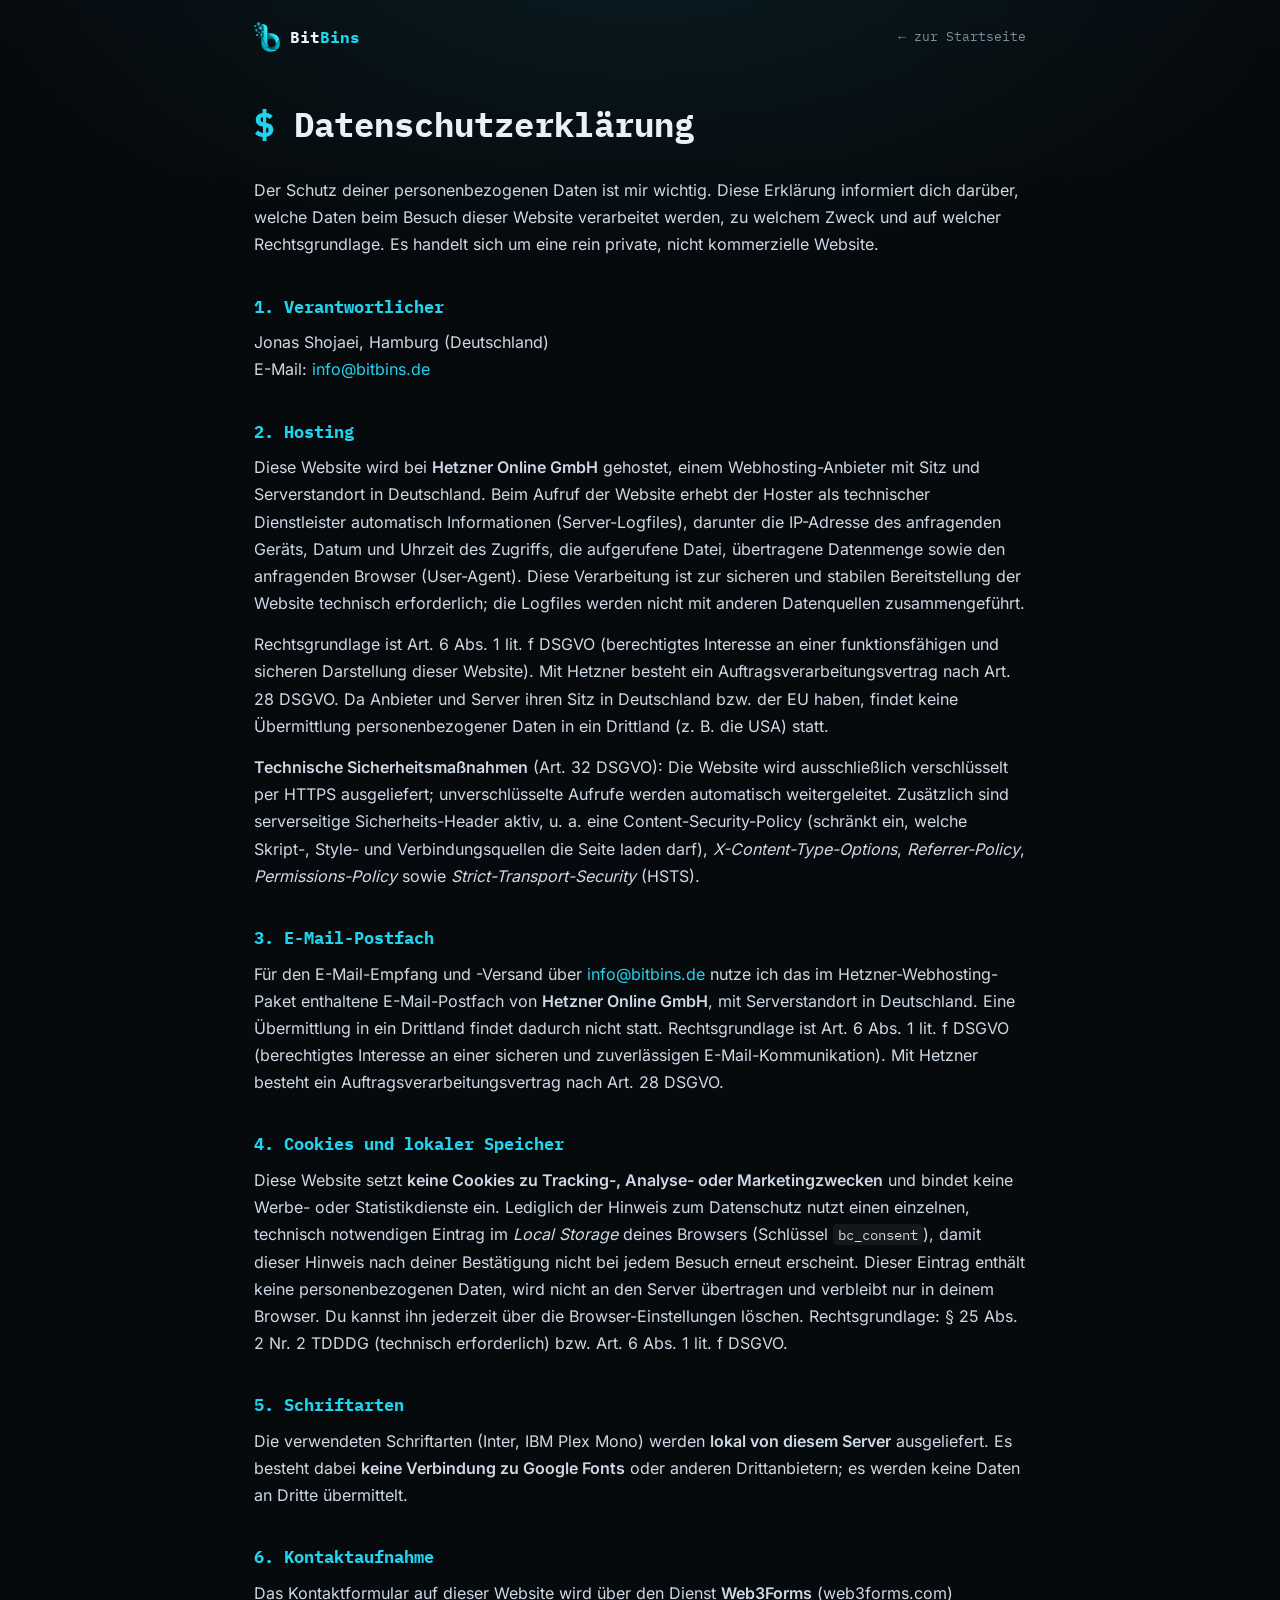
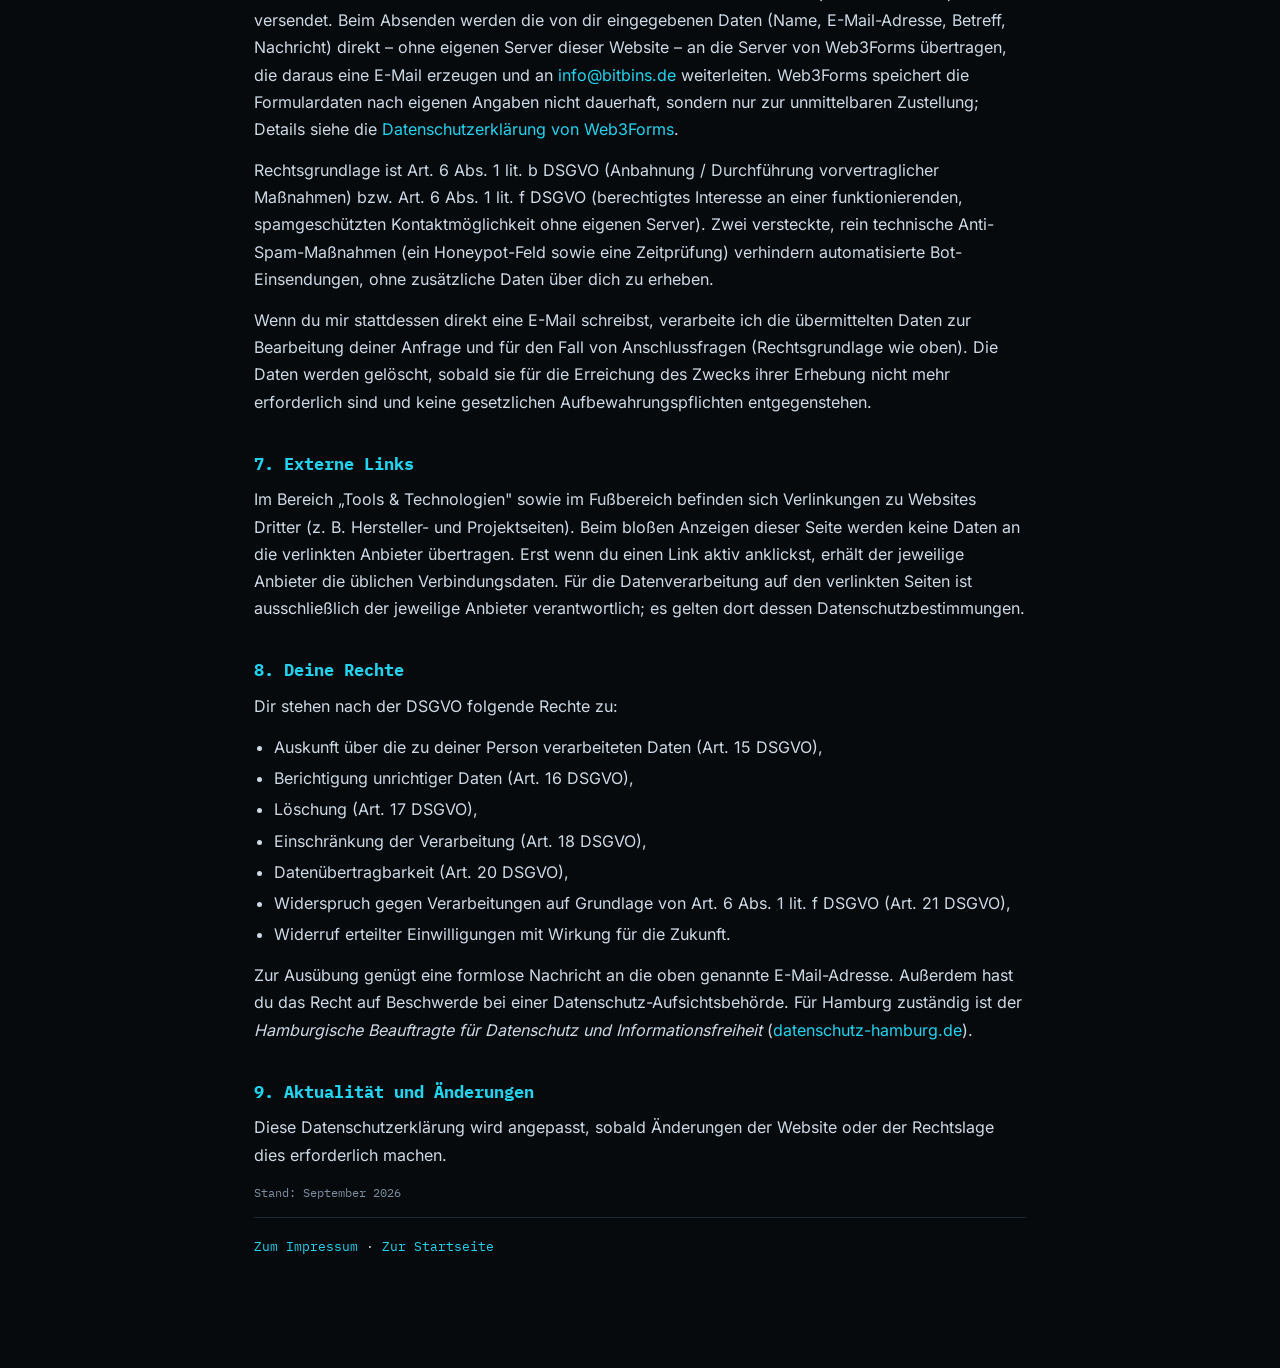
==== commit 00b95569: "Markenname auf BitBins umstellen, Logo-Flip durch Glanzeffekt ersetzen Schriftzug "binaryCodes" uebe" ====
--- a/datenschutz.html
+++ b/datenschutz.html
@@ -6,9 +6,9 @@
   <meta name="viewport" content="width=device-width, initial-scale=1" />
   <meta name="robots" content="index,follow" />
   <meta name="color-scheme" content="dark" />
-  <title>Datenschutzerklärung · binaryCodes</title>
+  <title>Datenschutzerklärung · BitBins</title>
   <link rel="canonical" href="https://bitbins.de/datenschutz.html" />
-  <meta property="og:title" content="Datenschutzerklärung · binaryCodes" />
+  <meta property="og:title" content="Datenschutzerklärung · BitBins" />
   <meta property="og:url" content="https://bitbins.de/datenschutz.html" />
   <link rel="stylesheet" href="assets/fonts/fonts.css" />
   <link rel="stylesheet" href="assets/css/styles.css" />
@@ -21,8 +21,8 @@
 
   <header class="legalhead">
     <a class="legalhead__brand" href="index.html">
-      <img src="logo.svg" width="139" height="139" alt="" aria-hidden="true" />
-      <span>binary<span class="accent">Codes</span></span>
+      <img src="logo.svg" width="121" height="139" alt="" aria-hidden="true" />
+      <span>Bit<span class="accent">Bins</span></span>
     </a>
     <a class="legalhead__back" href="index.html">&larr; zur Startseite</a>
   </header>
--- a/assets/css/styles.css
+++ b/assets/css/styles.css
@@ -131,13 +131,21 @@
 .nav__brand:hover { text-decoration: none; }
 
 /* sichtbarer Zustand (Logo + Schriftzug)
-   6-Sekunden-Takt: jedes Zeichen + das Logo drehen sich im Platz,
-   klappen zur Binärziffer um, halten kurz, drehen zurück. */
+   6-Sekunden-Takt: jedes Zeichen des Schriftzugs dreht sich im Platz,
+   klappt zur Binärziffer um, hält kurz, dreht zurück. Das Logo bleibt
+   fix und bekommt stattdessen im selben Takt einen kurzen Glanzzug. */
 .brand__solid {
   display: flex;
   align-items: center;
   gap: 10px;
   perspective: 720px;
+}
+.nav__logo-wrap {
+  position: relative;
+  display: inline-block;
+  overflow: hidden;
+  flex-shrink: 0;
+  line-height: 0;
 }
 .nav__logo {
   height: 54px;                 /* rund doppelt so groß */
@@ -145,15 +153,36 @@
   flex-shrink: 0;
   display: block;
 }
+/* Glanzzug: läuft nur in den ersten ~15% des 6s-Takts kurz durchs Logo,
+   den Rest der Zeit unsichtbar links/rechts geparkt. */
+.nav__logo-wrap::after {
+  content: "";
+  position: absolute;
+  top: -25%; left: -60%;
+  width: 40%; height: 150%;
+  background: linear-gradient(75deg, transparent 0%, #eef4f9 50%, transparent 100%);
+  transform: skewX(-20deg);
+  mix-blend-mode: screen;
+  pointer-events: none;
+  opacity: 0;
+  animation: logoShine 6s ease-in-out infinite;
+}
+@keyframes logoShine {
+  0%        { left: -60%; opacity: 0; }
+  4%        { opacity: .9; }
+  16%       { left: 130%; opacity: .9; }
+  20%, 100% { left: 130%; opacity: 0; }
+}
 .nav__brand-text {
   display: inline-flex;
   gap: 0.5px;
   font-size: 17px;
   letter-spacing: 0.5px;
+  transform: translateY(5px);
 }
 .nav__prompt { color: var(--accent); }
 
-/* Zeichen-/Logo-Flip */
+/* Zeichen-Flip (Schriftzug) */
 .ch {
   position: relative;
   display: inline-block;
@@ -175,16 +204,6 @@
   text-align: center;
   transform: rotateY(180deg);
   color: var(--accent);
-}
-.ch--logo { margin-right: 2px; }
-.ch--logo .ch__bit {
-  top: 50%;
-  transform: translateY(-50%) rotateY(180deg);
-  font-family: var(--font-mono);
-  font-weight: 500;
-  font-size: 19px;
-  letter-spacing: 1px;
-  line-height: 1;
 }
 @keyframes brandFlip {
   0%, 46%   { transform: rotateY(0deg); }
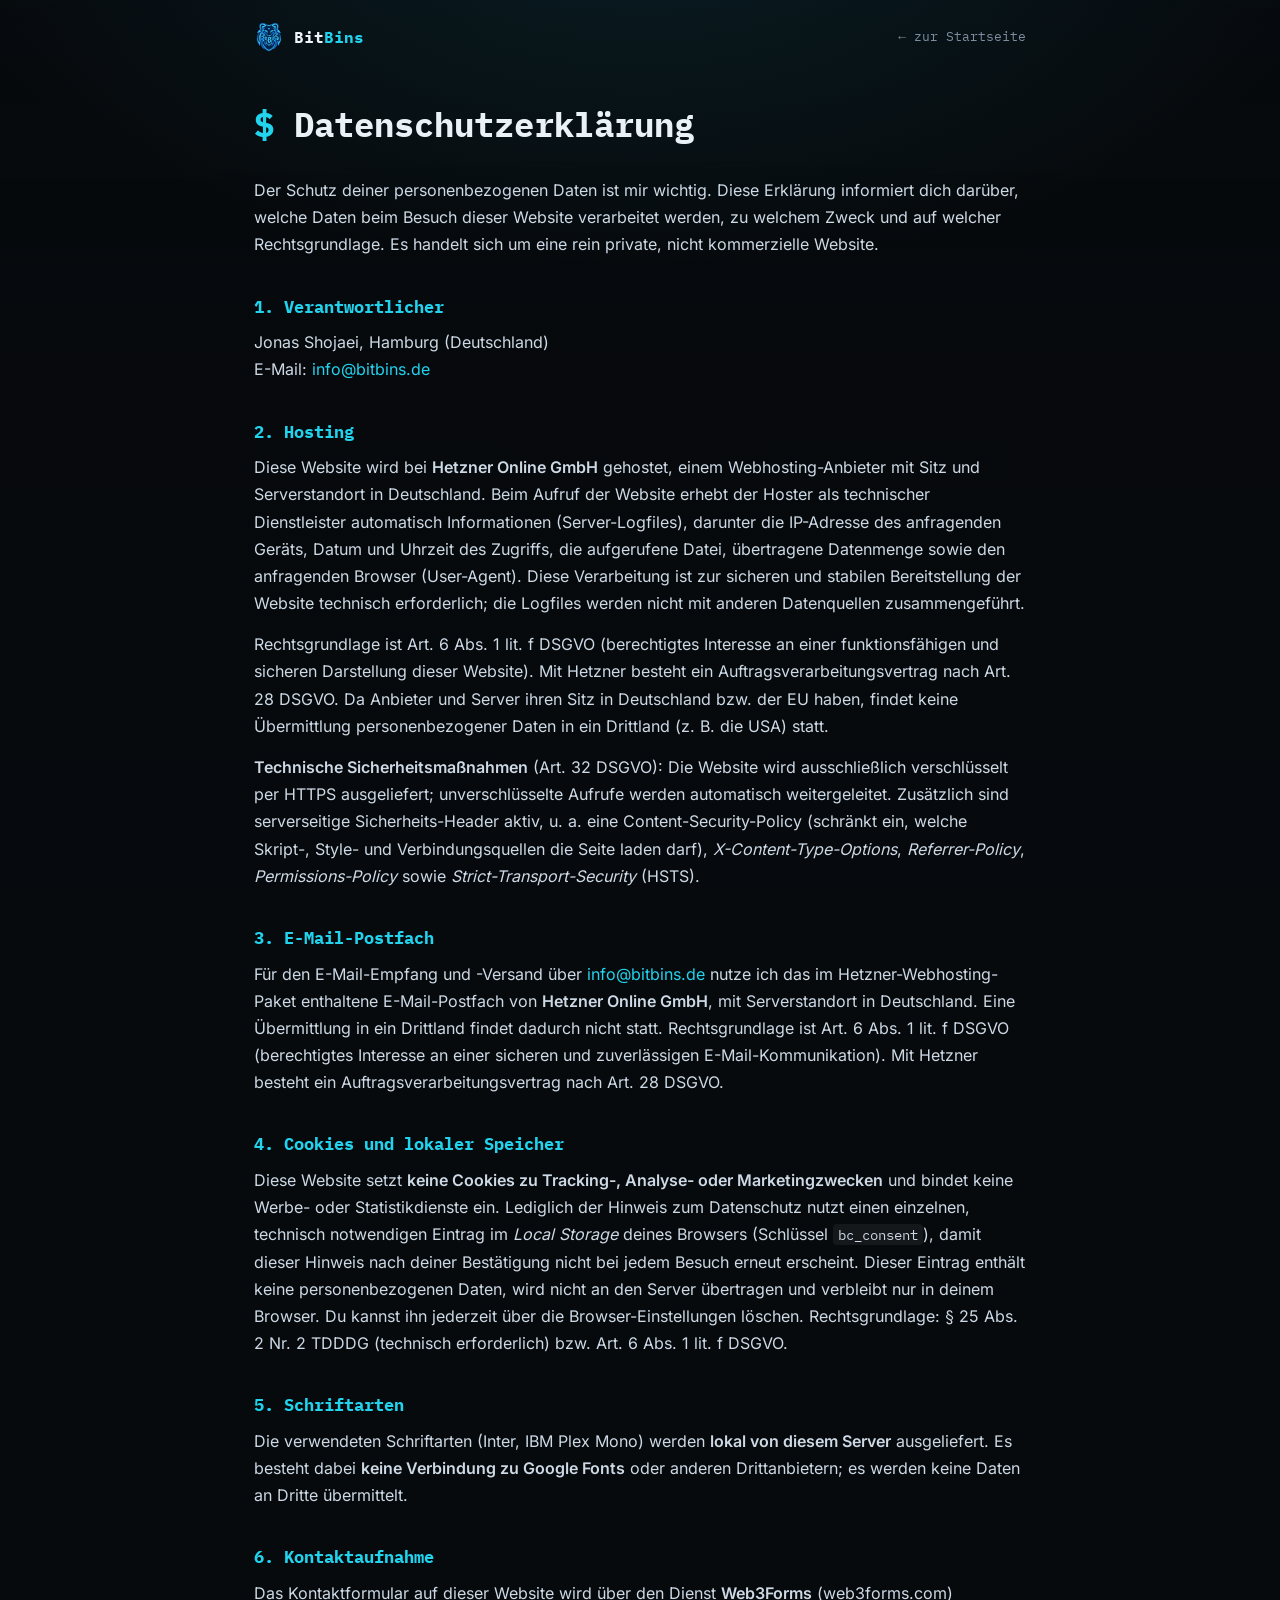
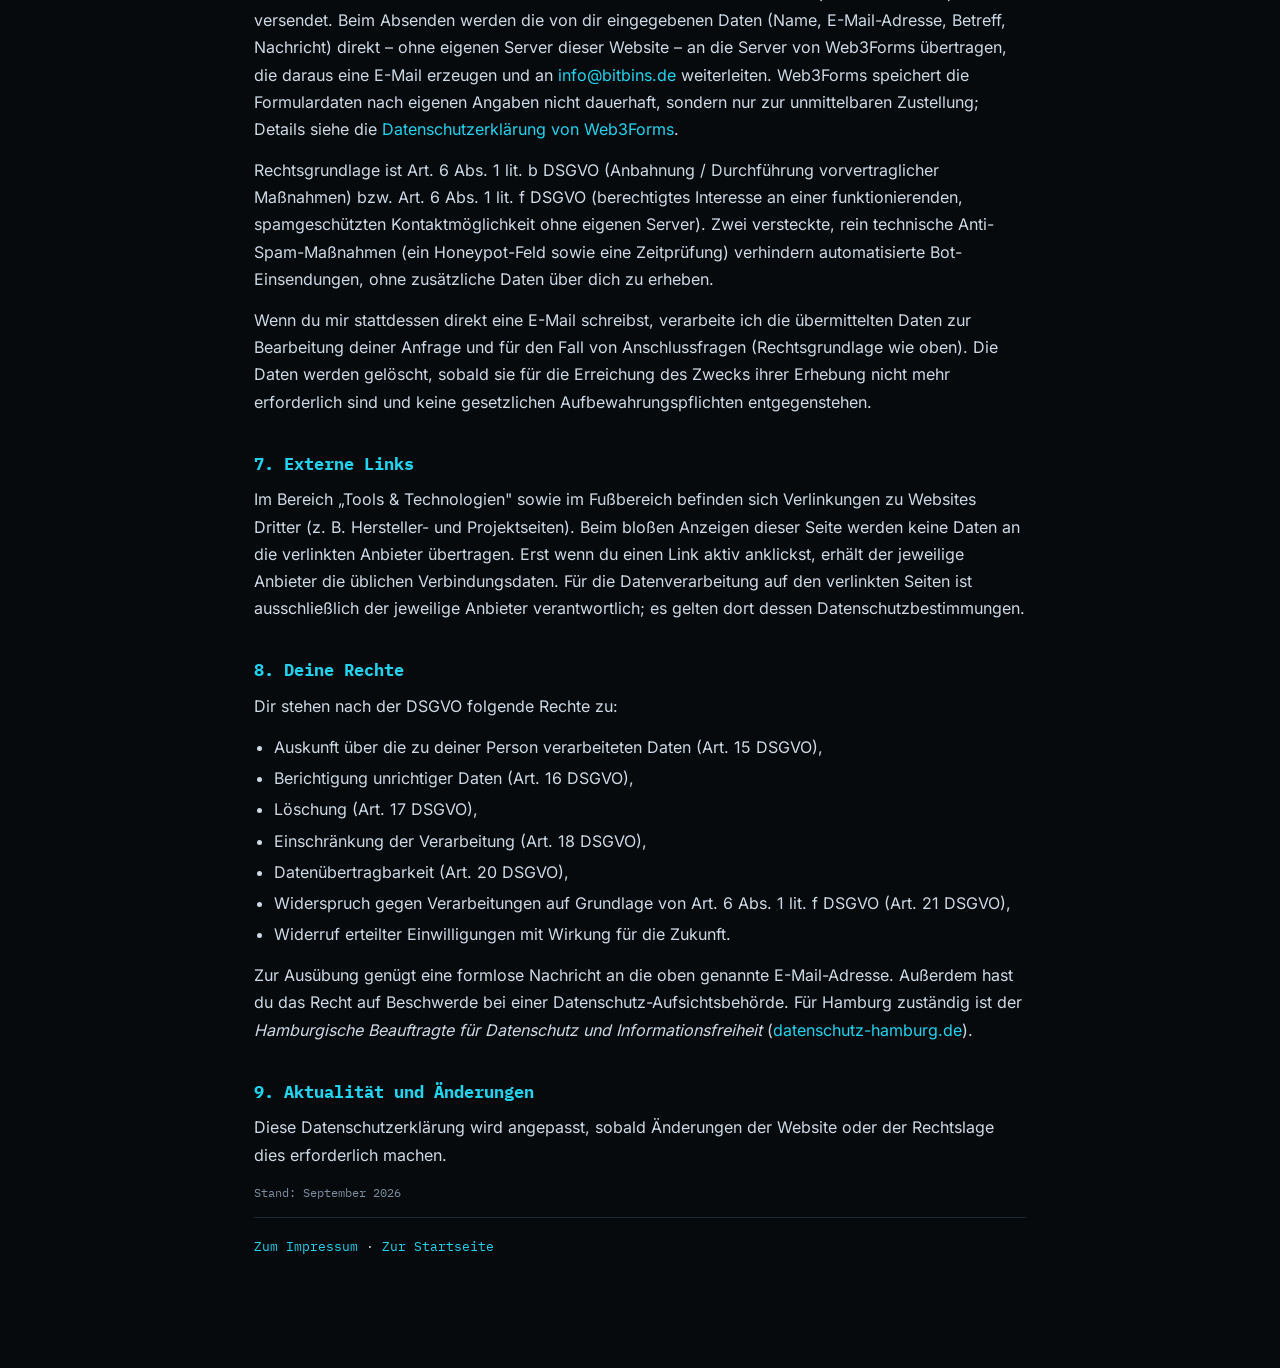
==== commit 1614be27: "Neues Lion-Emblem-Logo einbinden logo.svg/favicon.svg durch das neue Lion-Vector-Logo ersetzt (Quell" ====
--- a/datenschutz.html
+++ b/datenschutz.html
@@ -21,7 +21,7 @@
 
   <header class="legalhead">
     <a class="legalhead__brand" href="index.html">
-      <img src="logo.svg" width="121" height="139" alt="" aria-hidden="true" />
+      <img src="logo.svg" width="139" height="139" alt="" aria-hidden="true" />
       <span>Bit<span class="accent">Bins</span></span>
     </a>
     <a class="legalhead__back" href="index.html">&larr; zur Startseite</a>
